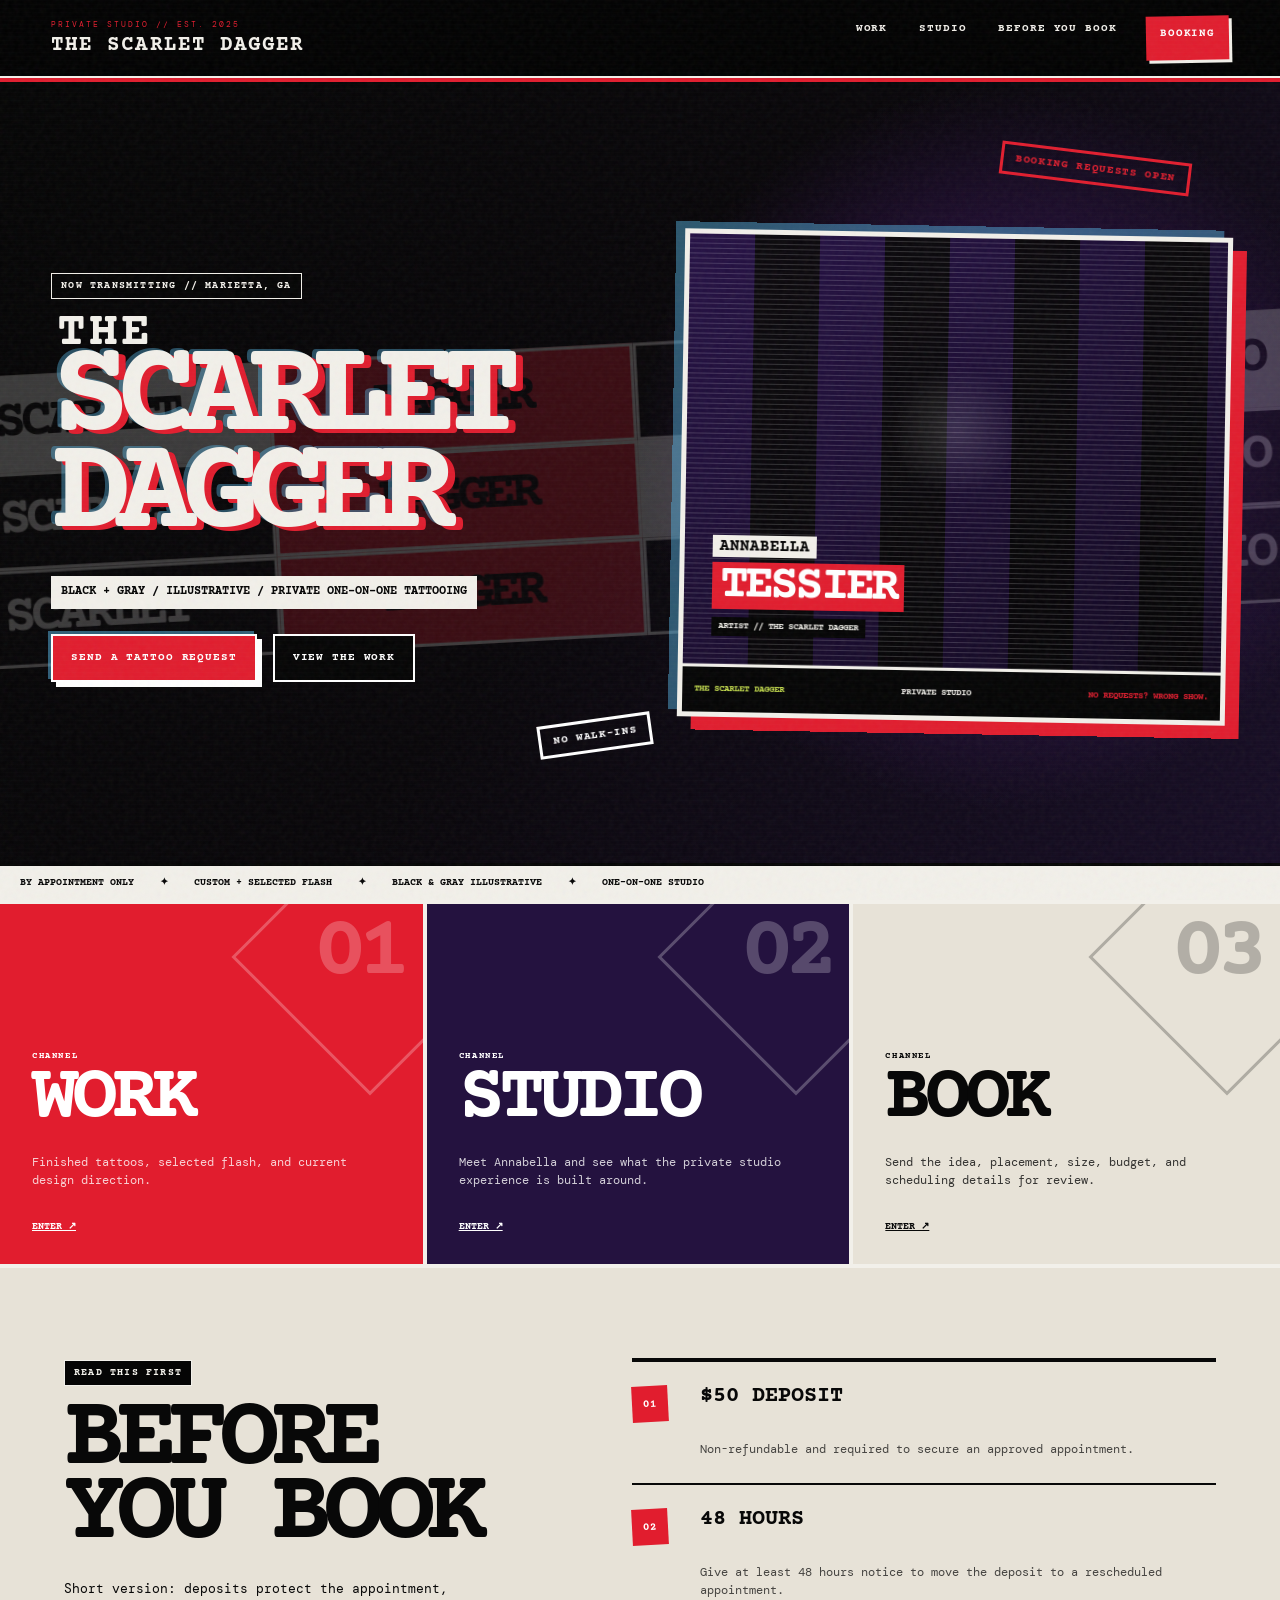
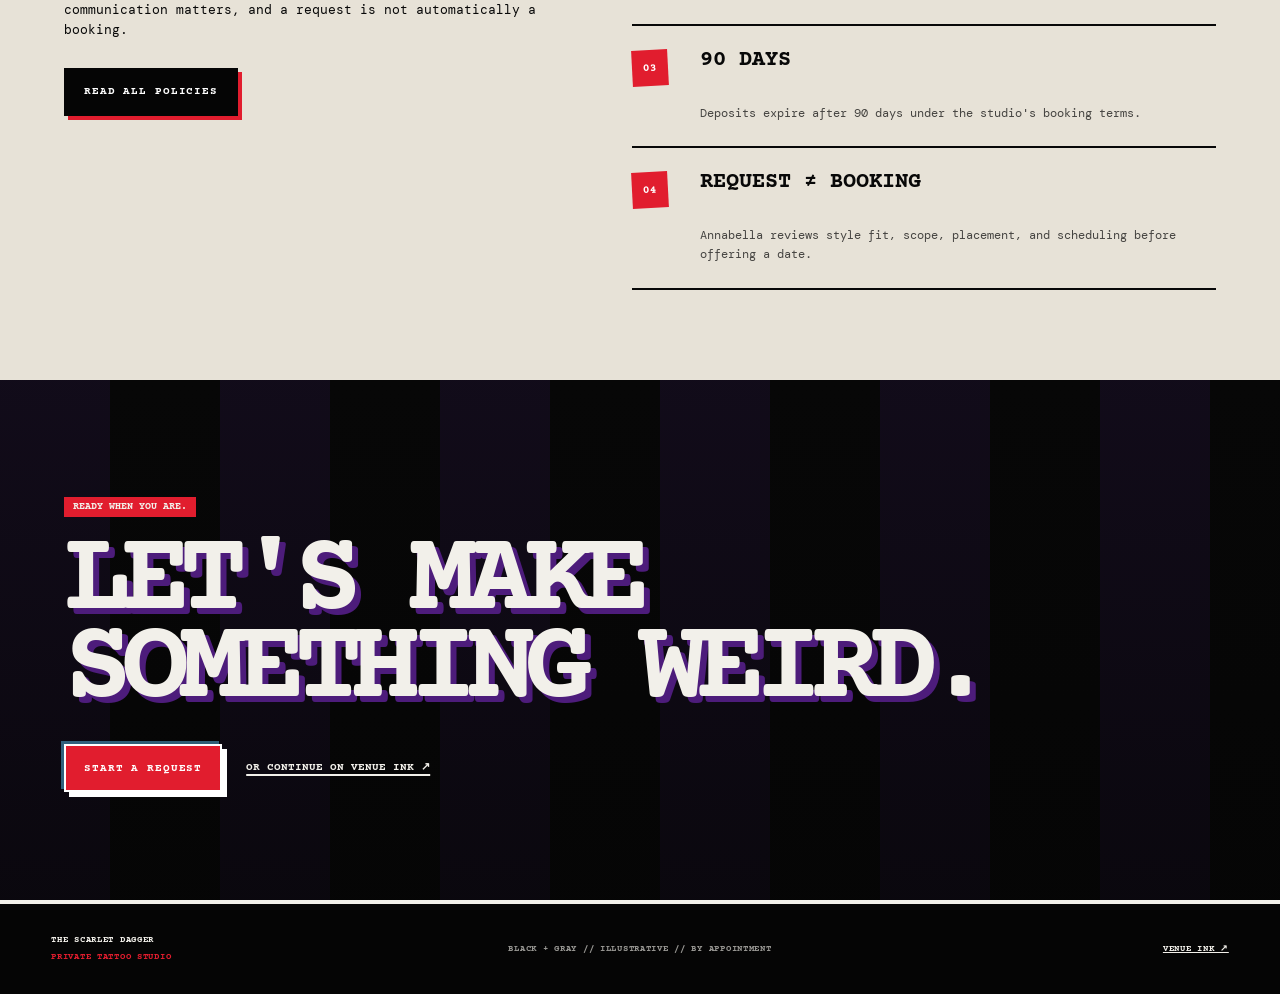
==== index.html @ 73eed431 "Refresh responsive assets for index.html" ====
<!doctype html>
<html lang="en">
<head>
  <meta charset="UTF-8">
  <meta name="viewport" content="width=device-width, initial-scale=1, viewport-fit=cover">
  <meta name="description" content="The Scarlet Dagger is Annabella Tessier's private tattoo studio for black and gray illustrative work.">
  <title>The Scarlet Dagger | Private Tattoo Studio</title>
  <link rel="preconnect" href="https://fonts.googleapis.com">
  <link rel="preconnect" href="https://fonts.gstatic.com" crossorigin>
  <link href="https://fonts.googleapis.com/css2?family=Courier+Prime:wght@400;700&family=DM+Mono:wght@300;400;500&family=UnifrakturMaguntia&display=swap" rel="stylesheet">
  <link rel="stylesheet" href="styles.css?v=responsive-20260926-1">
</head>
<body class="page-home">
  <div class="scanlines" aria-hidden="true"></div>

  <header class="site-header">
    <a class="brand" href="index.html">
      <span class="brand-kicker">PRIVATE STUDIO // EST. 2025</span>
      <strong>THE SCARLET DAGGER</strong>
    </a>
    <button class="nav-toggle" aria-label="Open navigation" aria-expanded="false"><span></span><span></span></button>
    <nav class="site-nav">
      <a href="work.html">WORK</a>
      <a href="studio.html">STUDIO</a>
      <a href="before-you-book.html">BEFORE YOU BOOK</a>
      <a class="nav-cta" href="book.html">BOOKING</a>
    </nav>
  </header>

  <main>
    <section class="broadcast-hero">
      <div class="broadcast-wall" aria-hidden="true">
        <span>SCARLET</span><span>DAGGER</span><span>PRIVATE</span><span>STUDIO</span>
        <span>SCARLET</span><span>DAGGER</span><span>PRIVATE</span><span>STUDIO</span>
        <span>SCARLET</span><span>DAGGER</span><span>PRIVATE</span><span>STUDIO</span>
      </div>

      <div class="hero-stamp stamp-red">BOOKING REQUESTS OPEN</div>
      <div class="hero-stamp stamp-white">NO WALK-INS</div>

      <div class="broadcast-copy">
        <p class="tv-label">NOW TRANSMITTING // MARIETTA, GA</p>
        <h1><span>THE</span> SCARLET<br>DAGGER</h1>
        <p class="hero-sub">BLACK + GRAY / ILLUSTRATIVE / PRIVATE ONE-ON-ONE TATTOOING</p>
        <div class="hero-actions">
          <a class="button glitch-button" href="book.html">SEND A TATTOO REQUEST</a>
          <a class="button ghost-button" href="work.html">VIEW THE WORK</a>
        </div>
      </div>

      <div class="hero-screen" aria-hidden="true">
        <div class="screen-inner">
          <div class="screen-noise"></div>
          <div class="screen-type">
            <span>ANNABELLA</span>
            <strong>TESSIER</strong>
            <small>ARTIST // THE SCARLET DAGGER</small>
          </div>
        </div>
        <div class="lower-third">
          <span>THE SCARLET DAGGER</span>
          <span>PRIVATE STUDIO</span>
          <span>NO REQUESTS? WRONG SHOW.</span>
        </div>
      </div>

      <div class="ticker">
        <span>BY APPOINTMENT ONLY</span>
        <span>✦</span>
        <span>CUSTOM + SELECTED FLASH</span>
        <span>✦</span>
        <span>BLACK & GRAY ILLUSTRATIVE</span>
        <span>✦</span>
        <span>ONE-ON-ONE STUDIO</span>
      </div>
    </section>

    <section class="channel-menu">
      <a class="channel-card channel-red" href="work.html">
        <span class="channel-no">01</span>
        <small>CHANNEL</small>
        <h2>WORK</h2>
        <p>Finished tattoos, selected flash, and current design direction.</p>
        <b>ENTER ↗</b>
      </a>
      <a class="channel-card channel-purple" href="studio.html">
        <span class="channel-no">02</span>
        <small>CHANNEL</small>
        <h2>STUDIO</h2>
        <p>Meet Annabella and see what the private studio experience is built around.</p>
        <b>ENTER ↗</b>
      </a>
      <a class="channel-card channel-paper" href="book.html">
        <span class="channel-no">03</span>
        <small>CHANNEL</small>
        <h2>BOOK</h2>
        <p>Send the idea, placement, size, budget, and scheduling details for review.</p>
        <b>ENTER ↗</b>
      </a>
    </section>

    <section class="before-home">
      <div class="before-title">
        <p class="tv-label dark-label">READ THIS FIRST</p>
        <h2>BEFORE<br>YOU BOOK</h2>
        <p>Short version: deposits protect the appointment, communication matters, and a request is not automatically a booking.</p>
        <a class="button black-button" href="before-you-book.html">READ ALL POLICIES</a>
      </div>

      <div class="policy-tape">
        <article>
          <span>01</span>
          <h3>$50 DEPOSIT</h3>
          <p>Non-refundable and required to secure an approved appointment.</p>
        </article>
        <article>
          <span>02</span>
          <h3>48 HOURS</h3>
          <p>Give at least 48 hours notice to move the deposit to a rescheduled appointment.</p>
        </article>
        <article>
          <span>03</span>
          <h3>90 DAYS</h3>
          <p>Deposits expire after 90 days under the studio's booking terms.</p>
        </article>
        <article>
          <span>04</span>
          <h3>REQUEST ≠ BOOKING</h3>
          <p>Annabella reviews style fit, scope, placement, and scheduling before offering a date.</p>
        </article>
      </div>
    </section>

    <section class="closing-signal">
      <p>READY WHEN YOU ARE.</p>
      <h2>LET'S MAKE<br>SOMETHING WEIRD.</h2>
      <div>
        <a class="button glitch-button" href="book.html">START A REQUEST</a>
        <a class="venue-link" href="https://venue.ink/@rougecowboyink" target="_blank" rel="noopener noreferrer">OR CONTINUE ON VENUE INK ↗</a>
      </div>
    </section>
  </main>

  <footer class="site-footer">
    <div><strong>THE SCARLET DAGGER</strong><span>PRIVATE TATTOO STUDIO</span></div>
    <p>BLACK + GRAY // ILLUSTRATIVE // BY APPOINTMENT</p>
    <a href="https://venue.ink/@rougecowboyink" target="_blank" rel="noopener noreferrer">VENUE INK ↗</a>
  </footer>

  <script src="script.js?v=responsive-20260926-1"></script>
</body>
</html>
---- styles.css ----
:root{
  --black:#050505;
  --soft-black:#0d0b0e;
  --white:#f2f0ea;
  --paper:#e7e2d7;
  --red:#e11d2e;
  --deep-red:#7d0d18;
  --purple:#24123f;
  --purple-bright:#4d1c7b;
  --blue:#58b8e8;
  --lime:#c7df4f;
  --line:rgba(242,240,234,.22);
  --muted:rgba(242,240,234,.62);
  --mono:"DM Mono",monospace;
  --type:"Courier Prime",monospace;
  --goth:"UnifrakturMaguntia",serif;
}

*{box-sizing:border-box}
html{scroll-behavior:smooth}
body{
  margin:0;
  background:var(--black);
  color:var(--white);
  font-family:var(--mono);
  line-height:1.55;
  overflow-x:hidden;
}
a{color:inherit;text-decoration:none}
button,input,textarea{font:inherit}
::selection{background:var(--red);color:#fff}

.scanlines{
  position:fixed;
  inset:0;
  pointer-events:none;
  z-index:100;
  opacity:.11;
  background:
    repeating-linear-gradient(
      to bottom,
      rgba(255,255,255,.05) 0,
      rgba(255,255,255,.05) 1px,
      transparent 1px,
      transparent 4px
    );
  mix-blend-mode:screen;
}

body::after{
  content:"";
  position:fixed;
  inset:0;
  z-index:99;
  pointer-events:none;
  opacity:.06;
  background-image:url("data:image/svg+xml,%3Csvg viewBox='0 0 180 180' xmlns='http://www.w3.org/2000/svg'%3E%3Cfilter id='n'%3E%3CfeTurbulence type='fractalNoise' baseFrequency='.95' numOctaves='3' stitchTiles='stitch'/%3E%3C/filter%3E%3Crect width='100%25' height='100%25' filter='url(%23n)' opacity='.8'/%3E%3C/svg%3E");
}

/* NAV */
.site-header{
  min-height:78px;
  padding:14px 4vw;
  display:flex;
  justify-content:space-between;
  align-items:center;
  gap:30px;
  position:sticky;
  top:0;
  z-index:80;
  background:rgba(3,3,3,.94);
  border-bottom:2px solid var(--white);
  box-shadow:0 4px 0 var(--red);
}
.brand{
  display:flex;
  flex-direction:column;
  line-height:1;
}
.brand-kicker{
  font-size:8px;
  letter-spacing:.25em;
  color:var(--red);
  margin-bottom:7px;
}
.brand strong{
  font:700 21px/1 var(--type);
  letter-spacing:.05em;
}
.site-nav{
  display:flex;
  align-items:center;
  gap:26px;
}
.site-nav a{
  font:700 11px/1 var(--type);
  letter-spacing:.08em;
  padding:7px 3px;
}
.site-nav a:hover{
  background:var(--white);
  color:var(--black);
}
.site-nav .nav-cta{
  padding:12px 14px;
  background:var(--red);
  color:#fff;
  transform:rotate(-1deg);
  box-shadow:3px 3px 0 var(--white);
}
.nav-toggle{
  display:none;
  background:none;
  border:0;
  width:40px;
  height:40px;
}
.nav-toggle span{
  display:block;
  height:2px;
  width:26px;
  margin:6px auto;
  background:var(--white);
}

/* REUSABLE */
.tv-label{
  display:inline-block;
  margin:0 0 18px;
  padding:7px 9px;
  background:var(--black);
  color:var(--white);
  border:1px solid var(--white);
  font:700 10px/1 var(--type);
  letter-spacing:.12em;
  text-transform:uppercase;
}
.dark-label{
  background:var(--black);
  color:var(--white);
}
.button{
  display:inline-flex;
  align-items:center;
  justify-content:center;
  min-height:49px;
  padding:0 18px;
  border:2px solid currentColor;
  font:700 11px/1 var(--type);
  letter-spacing:.08em;
  cursor:pointer;
}
.glitch-button{
  background:var(--red);
  color:#fff;
  border-color:#fff;
  box-shadow:5px 5px 0 #fff,-3px -3px 0 rgba(88,184,232,.5);
}
.glitch-button:hover{transform:translate(2px,2px);box-shadow:3px 3px 0 #fff}
.ghost-button{background:#050505;color:#fff}
.black-button{background:#050505;color:#fff;border-color:#050505;box-shadow:4px 4px 0 var(--red)}
.venue-link{
  font:700 11px/1.4 var(--type);
  text-decoration:underline;
  text-decoration-thickness:2px;
  text-underline-offset:4px;
}
.page-wrap{
  width:min(1180px,92vw);
  margin:0 auto;
}
.page-intro{
  padding:95px 0 60px;
  border-bottom:2px solid var(--white);
}
.page-intro h1{
  margin:0;
  font:700 clamp(58px,10vw,138px)/.78 var(--type);
  letter-spacing:-.08em;
  text-transform:uppercase;
  text-shadow:6px 5px 0 var(--red);
}
.page-intro h1 .goth{
  font-family:var(--goth);
  font-weight:400;
  letter-spacing:0;
  text-transform:none;
}
.page-intro p{
  max-width:680px;
  color:var(--muted);
  font-size:14px;
  margin:30px 0 0;
}
.page-section{
  padding:80px 0;
  border-bottom:1px dashed rgba(242,240,234,.35);
}
.section-kicker{
  color:var(--red);
  font:700 10px/1 var(--type);
  letter-spacing:.15em;
  text-transform:uppercase;
}
.section-title{
  margin:10px 0 20px;
  font:700 clamp(38px,5.5vw,76px)/.88 var(--type);
  letter-spacing:-.05em;
  text-transform:uppercase;
}
.text-muted{color:var(--muted)}

/* HOME HERO */
.broadcast-hero{
  min-height:calc(100vh - 78px);
  position:relative;
  overflow:hidden;
  display:grid;
  grid-template-columns:1.02fr .98fr;
  align-items:center;
  padding:65px 4vw 90px;
  background:
    radial-gradient(circle at 78% 45%,rgba(77,28,123,.72),transparent 33%),
    linear-gradient(125deg,#050505 0%,#080609 48%,#170d26 100%);
}
.broadcast-wall{
  position:absolute;
  inset:-4%;
  display:grid;
  grid-template-columns:repeat(4,1fr);
  align-content:center;
  opacity:.22;
  transform:rotate(-3deg) scale(1.06);
}
.broadcast-wall span{
  min-height:92px;
  border:3px solid var(--white);
  display:flex;
  align-items:center;
  justify-content:center;
  padding:8px;
  overflow:hidden;
  font:700 clamp(28px,4vw,60px)/1 var(--type);
  letter-spacing:-.12em;
  color:var(--white);
  background:#090909;
}
.broadcast-wall span:nth-child(3n+1){background:var(--white);color:#090909}
.broadcast-wall span:nth-child(4n+2){background:var(--red);color:#090909}
.broadcast-copy{
  position:relative;
  z-index:3;
  padding:40px 2vw 40px 0;
}
.broadcast-copy h1{
  margin:0;
  font:700 clamp(70px,10.5vw,155px)/.72 var(--type);
  letter-spacing:-.11em;
  text-transform:uppercase;
  text-shadow:7px 4px 0 var(--red),-4px -2px 0 rgba(88,184,232,.4);
}
.broadcast-copy h1 span{
  display:block;
  font-size:.36em;
  letter-spacing:.06em;
  margin-left:6px;
  text-shadow:none;
}
.hero-sub{
  display:inline-block;
  max-width:650px;
  margin:30px 0 25px;
  padding:8px 10px;
  background:var(--white);
  color:var(--black);
  font:700 12px/1.4 var(--type);
}
.hero-actions{
  display:flex;
  flex-wrap:wrap;
  gap:16px;
  align-items:center;
}
.hero-screen{
  position:relative;
  z-index:3;
  width:min(570px,95%);
  justify-self:end;
  background:#080808;
  border:5px solid var(--white);
  box-shadow:14px 13px 0 var(--red),-9px -7px 0 rgba(88,184,232,.45);
  transform:rotate(1deg);
}
.screen-inner{
  min-height:430px;
  position:relative;
  display:flex;
  align-items:flex-end;
  padding:28px;
  overflow:hidden;
  background:
    radial-gradient(circle at 50% 45%,rgba(255,255,255,.13),transparent 18%),
    linear-gradient(145deg,rgba(0,0,0,.1),rgba(0,0,0,.6)),
    repeating-linear-gradient(90deg,#29134c 0 65px,#0d0a0f 65px 130px);
}
.screen-noise{
  position:absolute;
  inset:0;
  opacity:.16;
  background:repeating-linear-gradient(0deg,#fff 0 1px,transparent 1px 5px);
}
.screen-type{
  position:relative;
  z-index:2;
  display:flex;
  flex-direction:column;
  align-items:flex-start;
}
.screen-type span{
  background:var(--white);
  color:var(--black);
  padding:3px 7px;
  font:700 16px/1 var(--type);
}
.screen-type strong{
  margin-top:5px;
  background:var(--red);
  color:#fff;
  padding:2px 8px;
  font:700 48px/.9 var(--type);
  letter-spacing:-.08em;
}
.screen-type small{
  margin-top:8px;
  background:#050505;
  padding:5px 7px;
  color:var(--white);
  font:700 9px/1 var(--type);
}
.lower-third{
  min-height:48px;
  display:flex;
  align-items:center;
  justify-content:space-between;
  gap:10px;
  padding:8px 12px;
  background:#050505;
  border-top:3px solid var(--white);
  color:var(--lime);
  font:700 9px/1 var(--type);
}
.lower-third span:nth-child(2){color:var(--white)}
.lower-third span:last-child{color:var(--red)}
.hero-stamp{
  position:absolute;
  z-index:5;
  padding:8px 12px;
  font:700 11px/1 var(--type);
  border:3px solid currentColor;
  letter-spacing:.06em;
}
.stamp-red{
  top:9%;
  right:7%;
  color:var(--red);
  transform:rotate(7deg);
}
.stamp-white{
  bottom:18%;
  left:42%;
  color:#fff;
  transform:rotate(-8deg);
}
.ticker{
  position:absolute;
  z-index:6;
  left:0;
  right:0;
  bottom:0;
  display:flex;
  gap:26px;
  padding:12px 20px;
  overflow:hidden;
  white-space:nowrap;
  background:var(--white);
  color:var(--black);
  border-top:3px solid var(--black);
  font:700 10px/1 var(--type);
}

/* HOME CHANNELS */
.channel-menu{
  display:grid;
  grid-template-columns:repeat(3,1fr);
  border-top:4px solid var(--white);
  border-bottom:4px solid var(--white);
}
.channel-card{
  min-height:360px;
  padding:32px;
  border-right:4px solid var(--white);
  position:relative;
  display:flex;
  flex-direction:column;
  align-items:flex-start;
  justify-content:flex-end;
  overflow:hidden;
}
.channel-card:last-child{border-right:0}
.channel-red{background:var(--red);color:#fff}
.channel-purple{background:var(--purple);color:#fff}
.channel-paper{background:var(--paper);color:#080808}
.channel-card::after{
  content:"";
  position:absolute;
  width:190px;
  height:190px;
  border:3px solid currentColor;
  top:-45px;
  right:-45px;
  transform:rotate(45deg);
  opacity:.25;
}
.channel-no{
  position:absolute;
  top:15px;
  right:20px;
  font:700 88px/.8 var(--type);
  letter-spacing:-.1em;
  opacity:.23;
}
.channel-card small{font:700 9px/1 var(--type);letter-spacing:.18em}
.channel-card h2{
  margin:8px 0 10px;
  font:700 clamp(52px,6vw,82px)/.8 var(--type);
  letter-spacing:-.08em;
}
.channel-card p{max-width:350px;font-size:12px;opacity:.8}
.channel-card b{margin-top:20px;font:700 10px/1 var(--type);text-decoration:underline}
.channel-card:hover h2{transform:skewX(-4deg) translateX(5px)}

.before-home{
  background:var(--paper);
  color:#080808;
  display:grid;
  grid-template-columns:.9fr 1.1fr;
  gap:7vw;
  padding:90px 5vw;
}
.before-title h2{
  margin:0;
  font:700 clamp(64px,8vw,118px)/.72 var(--type);
  letter-spacing:-.09em;
}
.before-title>p:not(.tv-label){
  max-width:480px;
  margin:28px 0;
  font-size:13px;
}
.policy-tape{border-top:4px solid #080808}
.policy-tape article{
  display:grid;
  grid-template-columns:50px 1fr;
  gap:18px;
  padding:24px 0;
  border-bottom:2px solid #080808;
}
.policy-tape article>span{
  width:36px;height:36px;
  display:grid;place-items:center;
  background:var(--red);color:#fff;
  font:700 11px/1 var(--type);
  transform:rotate(-3deg);
}
.policy-tape h3{
  margin:0;
  font:700 22px/1 var(--type);
}
.policy-tape p{
  grid-column:2;
  margin:0;
  max-width:600px;
  font-size:12px;
  opacity:.72;
}
.closing-signal{
  min-height:520px;
  padding:90px 5vw;
  display:flex;
  flex-direction:column;
  justify-content:center;
  align-items:flex-start;
  background:
    linear-gradient(rgba(4,4,4,.25),rgba(4,4,4,.65)),
    repeating-linear-gradient(90deg,#160e21 0 110px,#080808 110px 220px);
}
.closing-signal>p{
  background:var(--red);
  padding:5px 9px;
  font:700 10px/1 var(--type);
}
.closing-signal h2{
  margin:12px 0 30px;
  font:700 clamp(64px,9vw,130px)/.76 var(--type);
  letter-spacing:-.1em;
  text-shadow:6px 6px 0 var(--purple-bright);
}
.closing-signal>div{display:flex;gap:24px;align-items:center;flex-wrap:wrap}

/* WORK PAGE */
.gallery-grid{
  display:grid;
  grid-template-columns:repeat(12,1fr);
  gap:16px;
}
.gallery-card{grid-column:span 4}
.gallery-card.wide{grid-column:span 8}
.gallery-card.tall{grid-column:span 5}
.gallery-placeholder{
  min-height:360px;
  border:3px solid var(--white);
  display:grid;
  place-items:center;
  position:relative;
  overflow:hidden;
  background:
    linear-gradient(rgba(0,0,0,.35),rgba(0,0,0,.7)),
    repeating-linear-gradient(45deg,#161016 0 40px,#080808 40px 80px);
}
.gallery-card.tall .gallery-placeholder{min-height:600px}
.gallery-placeholder::after{
  content:"INSERT TATTOO PHOTO";
  position:absolute;
  padding:5px 7px;
  background:var(--white);
  color:var(--black);
  font:700 9px/1 var(--type);
  transform:rotate(-4deg);
}
.gallery-placeholder span{
  font:700 78px/.8 var(--type);
  color:rgba(255,255,255,.08);
}
.gallery-meta{
  display:flex;
  justify-content:space-between;
  gap:20px;
  padding:11px 2px 23px;
  font-size:10px;
}
.gallery-meta strong{font:700 15px/1 var(--type)}
.gallery-meta span{color:var(--muted)}
.flash-panel{
  padding:50px;
  background:var(--red);
  border:4px solid var(--white);
  box-shadow:12px 12px 0 var(--purple-bright);
}
.flash-panel h2{
  margin:0;
  font:700 clamp(48px,7vw,95px)/.78 var(--type);
  letter-spacing:-.08em;
}
.flash-panel p{max-width:620px}

/* STUDIO PAGE */
.artist-feature{
  display:grid;
  grid-template-columns:.9fr 1.1fr;
  gap:6vw;
  align-items:start;
}
.artist-tv{
  min-height:560px;
  border:5px solid var(--white);
  box-shadow:13px 13px 0 var(--red);
  background:
    radial-gradient(circle at 50% 38%,rgba(255,255,255,.14),transparent 17%),
    linear-gradient(145deg,#2c1450,#090809 70%);
  position:relative;
  display:flex;
  align-items:flex-end;
  padding:25px;
}
.artist-tv::before{
  content:"ANNABELLA";
  position:absolute;
  left:20px;
  bottom:76px;
  background:var(--white);
  color:var(--black);
  padding:5px 8px;
  font:700 25px/1 var(--type);
}
.artist-tv::after{
  content:"TESSIER // ARTIST";
  position:absolute;
  left:20px;
  bottom:38px;
  background:var(--red);
  color:#fff;
  padding:4px 7px;
  font:700 13px/1 var(--type);
}
.artist-copy h2{
  margin:0 0 25px;
  font:700 clamp(54px,7vw,98px)/.78 var(--type);
  letter-spacing:-.08em;
}
.artist-copy p{color:var(--muted);font-size:13px;max-width:650px}
.studio-values{
  display:grid;
  grid-template-columns:repeat(3,1fr);
  gap:0;
  border:3px solid var(--white);
}
.studio-values article{
  min-height:260px;
  padding:28px;
  border-right:3px solid var(--white);
}
.studio-values article:last-child{border-right:0}
.studio-values span{color:var(--red);font:700 10px/1 var(--type)}
.studio-values h3{font:700 29px/1 var(--type);margin:45px 0 12px}
.studio-values p{color:var(--muted);font-size:12px}

/* POLICIES PAGE */
.policy-stack{
  display:grid;
  gap:12px;
}
.policy-card{
  display:grid;
  grid-template-columns:95px 1fr;
  gap:25px;
  padding:26px;
  background:var(--paper);
  color:#070707;
  border:3px solid #070707;
  box-shadow:7px 7px 0 var(--red);
}
.policy-card:nth-child(even){transform:rotate(.35deg)}
.policy-card:nth-child(odd){transform:rotate(-.25deg)}
.policy-index{
  font:700 58px/.8 var(--type);
  color:var(--red);
}
.policy-card h2{
  margin:0 0 12px;
  font:700 29px/1 var(--type);
}
.policy-card p{margin:0;font-size:12px;max-width:760px}
.booking-process{
  display:grid;
  grid-template-columns:repeat(4,1fr);
  border:3px solid var(--white);
}
.booking-process article{
  min-height:250px;
  padding:24px;
  border-right:3px solid var(--white);
}
.booking-process article:last-child{border-right:0}
.booking-process span{color:var(--red);font:700 10px/1 var(--type)}
.booking-process h3{font:700 20px/1 var(--type);margin:55px 0 10px}
.booking-process p{font-size:11px;color:var(--muted)}

/* BOOK PAGE */
.booking-layout{
  display:grid;
  grid-template-columns:.7fr 1.3fr;
  gap:7vw;
}
.booking-aside{
  position:sticky;
  top:120px;
  align-self:start;
}
.booking-aside h2{
  margin:0;
  font:700 clamp(50px,6vw,82px)/.8 var(--type);
  letter-spacing:-.07em;
}
.booking-aside p{color:var(--muted);font-size:12px}
.booking-note{
  margin-top:30px;
  padding:18px;
  background:var(--purple);
  border:2px solid var(--white);
  box-shadow:6px 6px 0 var(--red);
}
.booking-note strong{display:block;margin-bottom:8px;font:700 11px/1 var(--type)}
.booking-note span{display:block;font-size:10px;color:var(--muted);margin:4px 0}

.booking-form{
  border:3px solid var(--white);
  padding:30px;
  background:#090909;
  box-shadow:10px 10px 0 var(--purple-bright);
}
.form-grid{
  display:grid;
  grid-template-columns:1fr 1fr;
  gap:18px;
}
.booking-form>label,.form-grid label{display:block;margin-bottom:20px}
.booking-form label>span:first-child,.booking-form legend{
  display:block;
  margin-bottom:8px;
  font:700 9px/1 var(--type);
  letter-spacing:.08em;
  color:var(--muted);
}
.booking-form input[type="text"],
.booking-form input[type="email"],
.booking-form input[type="tel"],
.booking-form textarea{
  width:100%;
  border:2px solid var(--white);
  border-radius:0;
  background:#050505;
  color:#fff;
  padding:13px;
  outline:0;
  resize:vertical;
}
.booking-form input:focus,.booking-form textarea:focus{
  border-color:var(--red);
  box-shadow:3px 3px 0 var(--red);
}
.booking-form ::placeholder{color:rgba(255,255,255,.3)}
.booking-form fieldset{
  border:2px dashed rgba(255,255,255,.4);
  margin:5px 0 20px;
  padding:15px;
}
.radio-row{display:flex;flex-wrap:wrap;gap:20px}
.radio-row label{display:flex;align-items:center;gap:7px;font-size:11px}
input[type="radio"],input[type="checkbox"]{accent-color:var(--red)}
.checkbox-row{
  display:flex!important;
  gap:10px;
  align-items:flex-start;
  color:var(--muted);
  font-size:10px;
  line-height:1.6;
}
.submit-button{
  width:100%;
  justify-content:space-between;
}
.submit-button:disabled{opacity:.5;cursor:wait}
.form-status{min-height:24px;font-size:11px;color:var(--muted)}
.form-status.success{color:#9ddb8e}
.form-status.error{color:#ff7777}

/* FOOTER */
.site-footer{
  padding:30px 4vw;
  display:grid;
  grid-template-columns:1fr auto 1fr;
  align-items:center;
  gap:25px;
  border-top:4px solid var(--white);
  background:#050505;
  font:700 9px/1.4 var(--type);
  letter-spacing:.08em;
}
.site-footer>div{display:flex;flex-direction:column}
.site-footer>div span{color:var(--red);margin-top:4px}
.site-footer p{color:var(--muted);text-align:center}
.site-footer>a{justify-self:end;text-decoration:underline}

/* RESPONSIVE */
@media(max-width:980px){
  .broadcast-hero{grid-template-columns:1fr;padding-top:85px}
  .broadcast-copy{padding-right:0}
  .hero-screen{justify-self:start;margin:40px 0 20px}
  .stamp-red{top:7%;right:5%}
  .stamp-white{left:auto;right:4%;bottom:11%}
  .channel-menu{grid-template-columns:1fr}
  .channel-card{border-right:0;border-bottom:4px solid var(--white)}
  .channel-card:last-child{border-bottom:0}
  .before-home{grid-template-columns:1fr}
  .artist-feature,.booking-layout{grid-template-columns:1fr}
  .booking-aside{position:static}
  .studio-values{grid-template-columns:1fr}
  .studio-values article{border-right:0;border-bottom:3px solid var(--white)}
  .studio-values article:last-child{border-bottom:0}
  .booking-process{grid-template-columns:1fr 1fr}
  .booking-process article:nth-child(2){border-right:0}
  .booking-process article:nth-child(-n+2){border-bottom:3px solid var(--white)}
  .gallery-card,.gallery-card.wide,.gallery-card.tall{grid-column:span 6}
  .site-footer{grid-template-columns:1fr;text-align:left}
  .site-footer p{text-align:left}
  .site-footer>a{justify-self:start}
}

@media(max-width:720px){
  .site-header{min-height:68px;padding:11px 18px}
  .brand strong{font-size:17px}
  .brand-kicker{font-size:7px}
  .nav-toggle{display:block}
  .site-nav{
    display:none;
    position:absolute;
    top:68px;
    left:0;right:0;
    padding:18px;
    flex-direction:column;
    align-items:stretch;
    background:#050505;
    border-bottom:4px solid var(--red);
  }
  .site-nav.open{display:flex}
  .site-nav a{padding:12px}
  .broadcast-hero{padding:70px 18px 95px}
  .broadcast-copy h1{font-size:clamp(62px,22vw,96px)}
  .hero-screen{width:100%;box-shadow:8px 8px 0 var(--red),-5px -4px 0 rgba(88,184,232,.45)}
  .screen-inner{min-height:330px}
  .screen-type strong{font-size:34px}
  .lower-third{font-size:7px;gap:5px}
  .hero-stamp{font-size:8px}
  .stamp-red{top:2%;right:3%}
  .stamp-white{display:none}
  .ticker{font-size:8px}
  .channel-card{min-height:290px;padding:24px 20px}
  .before-home{padding:70px 20px}
  .before-title h2{font-size:64px}
  .closing-signal{padding:70px 20px}
  .closing-signal h2{font-size:64px}
  .page-wrap{width:min(92vw,1180px)}
  .page-intro{padding:70px 0 45px}
  .page-intro h1{font-size:58px}
  .page-section{padding:60px 0}
  .gallery-grid{display:block}
  .gallery-card{margin-bottom:28px}
  .gallery-card.tall .gallery-placeholder,.gallery-placeholder{min-height:410px}
  .flash-panel{padding:30px 20px}
  .artist-tv{min-height:430px}
  .studio-values{display:block}
  .policy-card{grid-template-columns:1fr;gap:12px}
  .policy-index{font-size:42px}
  .booking-process{grid-template-columns:1fr}
  .booking-process article{border-right:0;border-bottom:3px solid var(--white)}
  .booking-process article:last-child{border-bottom:0}
  .form-grid{grid-template-columns:1fr;gap:0}
  .booking-form{padding:20px;box-shadow:6px 6px 0 var(--purple-bright)}
}

/* ADMIN PIN + DASHBOARD */
.admin-body{
  min-height:100vh;
  background:#050505;
}
.admin-body:not(.admin-unlocked){
  height:100svh;
  overflow:hidden;
}
.pin-screen[hidden]{display:none!important;}
.admin-app[hidden]{display:none!important;}
.pin-screen{
  position:fixed;
  inset:0;
  z-index:110;
  min-height:100svh;
  overflow:auto;
  background:
    radial-gradient(circle at 72% 35%,rgba(77,28,123,.8),transparent 30%),
    linear-gradient(145deg,#050505 0%,#0b0710 55%,#170a22 100%);
  display:flex;
  flex-direction:column;
}
.pin-wall{
  position:absolute;
  inset:-5%;
  display:grid;
  grid-template-columns:repeat(4,1fr);
  align-content:center;
  opacity:.13;
  transform:rotate(-4deg) scale(1.06);
}
.pin-wall span{
  min-height:84px;
  display:flex;
  align-items:center;
  justify-content:center;
  border:3px solid #fff;
  font:700 clamp(24px,4vw,58px)/1 var(--type);
  letter-spacing:-.09em;
  overflow:hidden;
}
.pin-wall span:nth-child(3n+1){background:#fff;color:#050505}
.pin-wall span:nth-child(4n+2){background:var(--red);color:#050505}
.pin-header{
  position:relative;
  z-index:3;
  min-height:78px;
  padding:18px 4vw;
  display:flex;
  justify-content:space-between;
  align-items:center;
  gap:24px;
  border-bottom:2px solid #fff;
  background:rgba(2,2,2,.86);
}
.admin-mini-brand{display:flex;flex-direction:column}
.admin-mini-brand small{
  color:var(--red);
  font:700 8px/1 var(--type);
  letter-spacing:.18em;
  margin-bottom:7px;
}
.admin-mini-brand strong{
  font:700 18px/1 var(--type);
  letter-spacing:.06em;
}
.access-stamp{
  padding:8px 10px;
  border:2px solid var(--red);
  color:var(--red);
  font:700 9px/1 var(--type);
  transform:rotate(2deg);
}
.pin-shell{
  position:relative;
  z-index:3;
  width:min(1080px,92vw);
  margin:auto;
  display:grid;
  grid-template-columns:1fr 430px;
  align-items:center;
  gap:8vw;
  padding:56px 0 82px;
}
.pin-copy h1{
  margin:0;
  font:700 clamp(68px,10vw,132px)/.74 var(--type);
  letter-spacing:-.1em;
  text-shadow:7px 5px 0 var(--red),-4px -3px 0 rgba(88,184,232,.42);
}
.pin-copy h1 span{
  display:inline-block;
  color:#fff;
}
.pin-copy>p:last-child{
  max-width:520px;
  margin-top:30px;
  color:var(--muted);
  font-size:12px;
}
.pin-panel{
  width:100%;
  min-height:610px;
  padding:36px 28px 30px;
  display:flex;
  flex-direction:column;
  align-items:center;
  justify-content:center;
  background:rgba(4,4,4,.76);
  border:4px solid #fff;
  box-shadow:12px 12px 0 var(--red),-8px -7px 0 rgba(88,184,232,.4);
  backdrop-filter:blur(8px);
  transform:rotate(.35deg);
}
.pin-prompt{
  margin:0 0 20px;
  font:700 16px/1 var(--type);
}
.pin-dots{
  height:28px;
  display:flex;
  gap:18px;
  align-items:center;
  justify-content:center;
  margin-bottom:11px;
}
.pin-dots span{
  width:14px;
  height:14px;
  border:2px solid #fff;
  border-radius:50%;
  background:transparent;
  transition:transform .12s ease,background .12s ease;
}
.pin-dots span.filled{
  background:#fff;
  transform:scale(1.06);
  box-shadow:0 0 0 2px rgba(225,29,46,.38);
}
.pin-message{
  min-height:18px;
  margin:0 0 25px;
  color:var(--muted);
  font:700 8px/1 var(--type);
  letter-spacing:.12em;
}
.pin-message.error{color:#ff6b76}
.pin-keypad{
  width:330px;
  display:grid;
  grid-template-columns:repeat(3,88px);
  justify-content:center;
  gap:16px 22px;
}
.pin-keypad button{
  width:88px;
  height:88px;
  border-radius:50%;
  border:2px solid rgba(255,255,255,.72);
  background:rgba(255,255,255,.08);
  color:#fff;
  cursor:pointer;
  display:flex;
  flex-direction:column;
  align-items:center;
  justify-content:center;
  transition:transform .1s ease,background .1s ease,border-color .1s ease;
  -webkit-tap-highlight-color:transparent;
}
.pin-keypad button:active{
  transform:scale(.93);
  background:rgba(225,29,46,.72);
  border-color:#fff;
}
.pin-keypad strong{
  font:400 34px/.9 Arial,sans-serif;
}
.pin-keypad small{
  min-height:10px;
  margin-top:5px;
  font:700 8px/1 Arial,sans-serif;
  letter-spacing:.11em;
}
.pin-keypad .pin-delete{
  background:transparent;
  border-color:transparent;
}
.pin-keypad .pin-delete strong{
  font-size:25px;
}
.pin-ticker{
  position:absolute;
  z-index:4;
  left:0;right:0;bottom:0;
  min-height:42px;
  display:flex;
  align-items:center;
  justify-content:center;
  gap:28px;
  overflow:hidden;
  white-space:nowrap;
  background:#fff;
  color:#050505;
  border-top:3px solid #050505;
  font:700 9px/1 var(--type);
}
.pin-shake .pin-panel{
  animation:pinShake .4s ease;
}
.pin-screen.unlocking .pin-panel{
  opacity:.25;
  transform:scale(.96);
  transition:.22s ease;
}
@keyframes pinShake{
  0%,100%{transform:translateX(0) rotate(.35deg)}
  20%{transform:translateX(-11px) rotate(-.4deg)}
  40%{transform:translateX(10px) rotate(.4deg)}
  60%{transform:translateX(-8px) rotate(-.25deg)}
  80%{transform:translateX(6px) rotate(.25deg)}
}

/* ADMIN APP */
.admin-app{
  min-height:100vh;
  background:
    radial-gradient(circle at 90% 0,rgba(77,28,123,.24),transparent 23%),
    #050505;
}
.admin-header{
  width:min(1280px,92vw);
  margin:0 auto;
  padding:58px 0 34px;
  display:flex;
  align-items:flex-end;
  justify-content:space-between;
  gap:30px;
  border-bottom:3px solid #fff;
}
.admin-header h1{
  margin:6px 0 0;
  font:700 clamp(58px,8vw,108px)/.75 var(--type);
  letter-spacing:-.09em;
  text-shadow:6px 4px 0 var(--red);
}
.admin-header-actions{
  display:flex;
  flex-direction:column;
  gap:14px;
  align-items:flex-end;
}
.admin-session-light{
  display:flex;
  align-items:center;
  gap:8px;
  color:#a9d87d;
  font:700 8px/1 var(--type);
  letter-spacing:.1em;
}
.admin-session-light i{
  width:8px;height:8px;border-radius:50%;
  background:#a9d87d;
  box-shadow:0 0 10px #a9d87d;
}
.admin-logout{
  border:2px solid #fff;
  background:#050505;
  color:#fff;
  padding:11px 13px;
  font:700 9px/1 var(--type);
  cursor:pointer;
}
.admin-main{
  width:min(1280px,92vw);
  margin:0 auto;
  padding:28px 0 80px;
}
.admin-stats{
  display:grid;
  grid-template-columns:repeat(4,1fr);
  border:3px solid #fff;
  margin-bottom:28px;
}
.admin-stats article{
  min-height:124px;
  padding:18px;
  border-right:3px solid #fff;
  display:flex;
  flex-direction:column;
  justify-content:space-between;
}
.admin-stats article:last-child{border-right:0}
.admin-stats span{
  color:var(--muted);
  font:700 8px/1 var(--type);
  letter-spacing:.12em;
}
.admin-stats strong{
  font:700 52px/.8 var(--type);
}
.admin-stats article:first-child strong{color:var(--red)}
.admin-toolbar{
  display:grid;
  grid-template-columns:1fr 310px;
  gap:26px;
  align-items:end;
  margin-bottom:28px;
}
.admin-tabs{
  display:flex;
  flex-wrap:wrap;
  gap:8px;
}
.admin-tabs button{
  border:1px solid rgba(255,255,255,.42);
  background:transparent;
  color:var(--muted);
  padding:9px 10px;
  font:700 8px/1 var(--type);
  cursor:pointer;
}
.admin-tabs button.active{
  background:#fff;
  color:#050505;
  border-color:#fff;
}
.admin-search span{
  display:block;
  margin-bottom:7px;
  color:var(--red);
  font:700 8px/1 var(--type);
}
.admin-search input{
  width:100%;
  border:2px solid #fff;
  background:#050505;
  color:#fff;
  padding:11px 12px;
  outline:0;
}
.admin-search input:focus{
  border-color:var(--red);
  box-shadow:3px 3px 0 var(--red);
}
.admin-load-message{
  color:var(--muted);
  font:700 9px/1 var(--type);
}
.request-list{
  display:grid;
  grid-template-columns:repeat(3,1fr);
  gap:16px;
}
.request-card{
  min-height:300px;
  text-align:left;
  border:3px solid #fff;
  background:#0a090b;
  color:#fff;
  padding:20px;
  cursor:pointer;
  display:flex;
  flex-direction:column;
  transition:transform .12s ease,box-shadow .12s ease;
}
.request-card:hover{
  transform:translate(-2px,-2px);
  box-shadow:8px 8px 0 var(--purple-bright);
}
.request-card-top{
  display:flex;
  justify-content:space-between;
  align-items:center;
  gap:10px;
}
.request-card time{
  color:var(--muted);
  font:700 8px/1 var(--type);
}
.status-chip{
  padding:5px 7px;
  border:1px solid currentColor;
  font:700 8px/1 var(--type);
  text-transform:uppercase;
}
.status-new{color:#ff5d69}
.status-reviewing{color:#c99bff}
.status-contacted{color:#78c8ef}
.status-booked{color:#a9d87d}
.status-declined{color:#a4a4a4}
.status-archived{color:#777}
.request-card h2{
  margin:28px 0 10px;
  font:700 30px/.9 var(--type);
  letter-spacing:-.04em;
  text-transform:uppercase;
}
.request-card-meta{
  display:flex;
  gap:7px;
  flex-wrap:wrap;
  margin-bottom:15px;
}
.request-card-meta span{
  background:#fff;
  color:#050505;
  padding:4px 6px;
  font:700 8px/1 var(--type);
}
.request-card p{
  margin:0;
  color:var(--muted);
  font-size:11px;
  display:-webkit-box;
  -webkit-line-clamp:4;
  -webkit-box-orient:vertical;
  overflow:hidden;
}
.request-card-bottom{
  margin-top:auto;
  padding-top:22px;
  display:flex;
  justify-content:space-between;
  align-items:center;
  color:var(--muted);
  font:700 8px/1 var(--type);
}
.request-card-bottom b{color:#fff}
.admin-empty{
  grid-column:1/-1;
  min-height:280px;
  display:grid;
  place-items:center;
  align-content:center;
  gap:10px;
  border:3px dashed rgba(255,255,255,.35);
}
.admin-empty strong{
  font:700 44px/.9 var(--type);
  color:var(--red);
}
.admin-empty span{color:var(--muted);font-size:11px}

/* REQUEST DRAWER */
.modal-open{overflow:hidden}
.request-modal{
  position:fixed;
  inset:0;
  z-index:120;
  display:flex;
  justify-content:flex-end;
}
.request-modal[hidden]{display:none}
.modal-scrim{
  position:absolute;
  inset:0;
  border:0;
  background:rgba(0,0,0,.76);
  backdrop-filter:blur(5px);
}
.request-drawer{
  position:relative;
  z-index:2;
  width:min(680px,95vw);
  height:100%;
  overflow:auto;
  padding:30px;
  background:#0a080b;
  border-left:4px solid #fff;
  box-shadow:-10px 0 0 var(--red);
}
.drawer-top{
  display:flex;
  justify-content:space-between;
  gap:20px;
  align-items:flex-start;
  padding-bottom:23px;
  border-bottom:3px solid #fff;
}
.drawer-kicker{
  color:var(--red);
  font:700 8px/1 var(--type);
  letter-spacing:.1em;
}
.drawer-top h2{
  margin:8px 0 0;
  font:700 clamp(40px,6vw,68px)/.8 var(--type);
  letter-spacing:-.06em;
  text-transform:uppercase;
}
.drawer-close{
  width:42px;height:42px;
  border:2px solid #fff;
  background:transparent;
  color:#fff;
  font-size:26px;
  cursor:pointer;
}
.drawer-status-row{
  display:flex;
  justify-content:space-between;
  align-items:end;
  gap:20px;
  padding:20px 0;
  border-bottom:1px dashed rgba(255,255,255,.35);
}
.drawer-status-row>span{
  color:var(--muted);
  font:700 8px/1 var(--type);
}
.drawer-status-row label{
  color:var(--muted);
  font:700 8px/1 var(--type);
}
.drawer-status-row select{
  display:block;
  margin-top:6px;
  border:2px solid #fff;
  background:#050505;
  color:#fff;
  padding:8px 10px;
  font:700 9px/1 var(--type);
}
.drawer-actions{
  display:flex;
  flex-wrap:wrap;
  gap:8px;
  padding:18px 0;
}
.drawer-actions a{
  padding:9px 10px;
  background:var(--red);
  color:#fff;
  border:1px solid #fff;
  font:700 8px/1 var(--type);
}
.drawer-grid{
  display:grid;
  grid-template-columns:1fr 1fr;
  gap:12px;
}
.drawer-field{
  padding:16px;
  border:2px solid rgba(255,255,255,.4);
}
.drawer-field span,.drawer-contact span{
  color:var(--red);
  font:700 8px/1 var(--type);
}
.drawer-field p,.drawer-contact p{
  margin:9px 0 0;
  white-space:pre-wrap;
  font-size:12px;
}
.drawer-concept{
  margin-top:12px;
  min-height:180px;
  border-color:#fff;
}
.drawer-contact{
  display:grid;
  grid-template-columns:1fr 1fr;
  gap:12px;
  margin-top:12px;
}
.drawer-contact>div{
  padding:16px;
  background:#171019;
}

@media(max-width:980px){
  .pin-shell{grid-template-columns:1fr;gap:35px;padding-top:50px}
  .pin-copy{text-align:center}
  .pin-copy>p:last-child{margin-left:auto;margin-right:auto}
  .pin-panel{max-width:430px;margin:0 auto}
  .admin-toolbar{grid-template-columns:1fr}
  .request-list{grid-template-columns:1fr 1fr}
}
@media(max-width:720px){
  .pin-header{padding:14px 18px}
  .access-stamp{display:none}
  .pin-shell{width:92vw;padding:38px 0 72px}
  .pin-copy h1{font-size:58px}
  .pin-copy>p:last-child{display:none}
  .pin-panel{
    min-height:535px;
    padding:26px 14px 22px;
    box-shadow:7px 7px 0 var(--red),-5px -4px 0 rgba(88,184,232,.4);
  }
  .pin-keypad{
    width:290px;
    grid-template-columns:repeat(3,76px);
    gap:13px 18px;
  }
  .pin-keypad button{width:76px;height:76px}
  .pin-keypad strong{font-size:31px}
  .pin-dots{gap:15px}
  .pin-ticker{justify-content:flex-start;padding-left:18px;font-size:7px}
  .admin-header{
    padding:36px 0 24px;
    align-items:flex-start;
    flex-direction:column;
  }
  .admin-header h1{font-size:58px}
  .admin-header-actions{align-items:flex-start}
  .admin-stats{grid-template-columns:1fr 1fr}
  .admin-stats article:nth-child(2){border-right:0}
  .admin-stats article:nth-child(-n+2){border-bottom:3px solid #fff}
  .request-list{grid-template-columns:1fr}
  .request-card{min-height:260px}
  .request-drawer{padding:20px}
  .drawer-grid,.drawer-contact{grid-template-columns:1fr}
  .drawer-status-row{align-items:flex-start;flex-direction:column}
}

/* =========================================
   RESPONSIVE STABILIZATION — DESKTOP + iOS
   ========================================= */

html{
  -webkit-text-size-adjust:100%;
  text-size-adjust:100%;
  background:#050505;
}
body{
  width:100%;
  min-width:0;
  overflow-x:hidden;
  -webkit-font-smoothing:antialiased;
}
img,svg,video,canvas{max-width:100%;height:auto}
button,a,input,textarea,select{-webkit-tap-highlight-color:transparent}
button,a{touch-action:manipulation}
input,textarea,select{max-width:100%}
main,section,article,aside,header,footer,nav,div{min-width:0}

.site-header{
  padding-left:max(4vw,env(safe-area-inset-left));
  padding-right:max(4vw,env(safe-area-inset-right));
}
.page-wrap{
  width:min(1180px,calc(100% - 40px));
}
.button{
  min-height:48px;
}
.site-nav a,
.admin-tabs button,
.admin-logout,
.drawer-close{
  min-height:44px;
}

/* Safari dynamic viewport support */
@supports (height: 100dvh){
  .broadcast-hero{min-height:calc(100dvh - 78px)}
  .pin-screen{height:100dvh;min-height:100dvh}
  .admin-body:not(.admin-unlocked){height:100dvh}
}

/* TABLET */
@media(max-width:980px){
  .site-header{
    padding-left:max(24px,env(safe-area-inset-left));
    padding-right:max(24px,env(safe-area-inset-right));
  }
  .broadcast-hero{
    gap:24px;
  }
  .page-wrap{
    width:min(1180px,calc(100% - 48px));
  }
  .gallery-grid{
    grid-template-columns:repeat(2,minmax(0,1fr));
  }
  .gallery-card,
  .gallery-card.wide,
  .gallery-card.tall{
    grid-column:auto;
  }
  .request-list{
    grid-template-columns:repeat(2,minmax(0,1fr));
  }
}

/* IPHONE + SMALL MOBILE */
@media(max-width:720px){
  body{
    font-size:15px;
  }

  .scanlines{
    opacity:.075;
  }

  .site-header{
    min-height:calc(64px + env(safe-area-inset-top));
    height:auto;
    padding-top:max(10px,env(safe-area-inset-top));
    padding-bottom:10px;
    padding-left:max(18px,env(safe-area-inset-left));
    padding-right:max(18px,env(safe-area-inset-right));
    align-items:flex-end;
  }
  .brand{
    max-width:calc(100% - 52px);
  }
  .brand strong{
    font-size:15px;
    letter-spacing:.025em;
    white-space:nowrap;
  }
  .brand-kicker{
    font-size:6.5px;
    letter-spacing:.14em;
  }
  .nav-toggle{
    display:block;
    flex:0 0 44px;
    width:44px;
    height:44px;
    margin-bottom:-4px;
  }
  .site-nav{
    top:100%;
    left:0;
    right:0;
    padding:14px max(18px,env(safe-area-inset-right)) calc(18px + env(safe-area-inset-bottom)) max(18px,env(safe-area-inset-left));
    max-height:calc(100dvh - 64px);
    overflow-y:auto;
    overscroll-behavior:contain;
  }
  .site-nav a{
    display:flex;
    align-items:center;
    min-height:48px;
    padding:12px 10px;
    font-size:11px;
  }
  .site-nav .nav-cta{
    margin-top:4px;
    box-shadow:3px 3px 0 var(--white);
  }

  .page-wrap{
    width:calc(100% - 36px);
  }
  .page-intro{
    padding:58px 0 38px;
  }
  .page-intro h1{
    max-width:100%;
    font-size:clamp(48px,16vw,66px);
    line-height:.82;
    letter-spacing:-.07em;
    text-shadow:4px 3px 0 var(--red);
    overflow-wrap:normal;
  }
  .page-intro p{
    margin-top:24px;
    font-size:12px;
    line-height:1.75;
  }
  .page-section{
    padding:52px 0;
  }
  .section-title{
    font-size:clamp(38px,12vw,54px);
    line-height:.9;
  }
  .tv-label{
    max-width:100%;
    white-space:normal;
    line-height:1.35;
  }

  /* Home hero */
  .broadcast-hero{
    min-height:auto;
    padding:56px max(18px,env(safe-area-inset-right)) 82px max(18px,env(safe-area-inset-left));
    display:flex;
    flex-direction:column;
    align-items:stretch;
    gap:26px;
  }
  .broadcast-wall{
    inset:-3%;
    grid-template-columns:repeat(3,1fr);
    opacity:.13;
  }
  .broadcast-wall span{
    min-height:66px;
    font-size:24px;
  }
  .broadcast-copy{
    padding:8px 0 0;
    width:100%;
  }
  .broadcast-copy h1{
    max-width:100%;
    font-size:clamp(58px,20vw,86px);
    line-height:.75;
    letter-spacing:-.095em;
    text-shadow:4px 3px 0 var(--red),-2px -2px 0 rgba(88,184,232,.35);
  }
  .broadcast-copy h1 span{
    font-size:.33em;
  }
  .hero-sub{
    max-width:100%;
    margin:24px 0 20px;
    font-size:10px;
    line-height:1.45;
  }
  .hero-actions{
    display:grid;
    grid-template-columns:1fr;
    gap:12px;
    width:100%;
  }
  .hero-actions .button{
    width:100%;
  }
  .hero-screen{
    width:calc(100% - 8px);
    max-width:none;
    margin:6px 0 10px;
    justify-self:auto;
    align-self:center;
    border-width:3px;
    box-shadow:7px 7px 0 var(--red),-4px -4px 0 rgba(88,184,232,.4);
    transform:rotate(.5deg);
  }
  .screen-inner{
    min-height:290px;
    padding:20px;
  }
  .screen-type strong{
    max-width:100%;
    font-size:clamp(28px,11vw,40px);
  }
  .screen-type small{
    line-height:1.3;
  }
  .lower-third{
    min-height:42px;
    display:grid;
    grid-template-columns:1fr auto;
    gap:6px 10px;
    padding:9px 10px;
  }
  .lower-third span:last-child{
    grid-column:1/-1;
  }
  .hero-stamp{
    font-size:7px;
    padding:6px 8px;
  }
  .stamp-red{
    top:18px;
    right:14px;
  }
  .ticker{
    gap:20px;
    padding:12px max(18px,env(safe-area-inset-right)) calc(12px + env(safe-area-inset-bottom)) max(18px,env(safe-area-inset-left));
    font-size:7.5px;
    overflow:hidden;
  }

  .channel-card{
    min-height:260px;
    padding:22px 18px;
  }
  .channel-card h2{
    font-size:54px;
  }
  .channel-no{
    font-size:66px;
  }

  .before-home{
    padding:62px max(20px,env(safe-area-inset-right)) 64px max(20px,env(safe-area-inset-left));
    gap:48px;
  }
  .before-title h2{
    font-size:clamp(54px,17vw,70px);
    line-height:.76;
  }
  .policy-tape article{
    grid-template-columns:42px 1fr;
    gap:12px;
    padding:20px 0;
  }
  .policy-tape h3{
    font-size:18px;
  }
  .policy-tape p{
    font-size:11px;
    line-height:1.6;
  }

  .closing-signal{
    min-height:440px;
    padding:64px max(20px,env(safe-area-inset-right)) calc(64px + env(safe-area-inset-bottom)) max(20px,env(safe-area-inset-left));
  }
  .closing-signal h2{
    font-size:clamp(54px,17vw,70px);
    line-height:.78;
  }
  .closing-signal>div{
    width:100%;
    align-items:stretch;
    gap:18px;
  }
  .closing-signal .button{
    width:100%;
  }

  /* Work */
  .gallery-grid{
    display:grid;
    grid-template-columns:1fr;
    gap:26px;
  }
  .gallery-card,
  .gallery-card.wide,
  .gallery-card.tall{
    grid-column:auto;
    margin:0;
  }
  .gallery-placeholder,
  .gallery-card.tall .gallery-placeholder{
    min-height:min(112vw,470px);
  }
  .gallery-meta{
    align-items:flex-start;
  }
  .gallery-meta strong{
    font-size:13px;
  }
  .gallery-meta span{
    text-align:right;
  }

  /* Studio */
  .artist-feature{
    gap:42px;
  }
  .artist-tv{
    min-height:min(115vw,470px);
    border-width:3px;
    box-shadow:8px 8px 0 var(--red);
  }
  .artist-copy h2{
    font-size:clamp(48px,15vw,66px);
  }
  .artist-copy p{
    line-height:1.7;
  }
  .studio-values article{
    min-height:auto;
    padding:24px 20px;
  }
  .studio-values h3{
    margin:28px 0 10px;
    font-size:24px;
  }

  /* Policies */
  .policy-stack{
    gap:18px;
  }
  .policy-card{
    padding:22px 18px;
    box-shadow:5px 5px 0 var(--red);
  }
  .policy-card:nth-child(even),
  .policy-card:nth-child(odd){
    transform:none;
  }
  .policy-card h2{
    font-size:23px;
  }
  .policy-card p{
    font-size:11.5px;
    line-height:1.7;
  }
  .booking-process article{
    min-height:auto;
    padding:22px 18px;
  }
  .booking-process h3{
    margin:28px 0 9px;
  }

  /* Booking */
  .booking-layout{
    gap:44px;
  }
  .booking-aside h2{
    font-size:clamp(48px,15vw,64px);
  }
  .booking-form{
    padding:18px;
    border-width:2px;
    box-shadow:5px 5px 0 var(--purple-bright);
  }
  .booking-form input[type="text"],
  .booking-form input[type="email"],
  .booking-form input[type="tel"],
  .booking-form textarea,
  .admin-search input,
  .drawer-status-row select{
    font-size:16px !important;
    line-height:1.35;
  }
  .booking-form textarea{
    min-height:120px;
  }
  .radio-row{
    gap:14px 18px;
  }
  .checkbox-row{
    font-size:11px;
  }

  .flash-panel{
    padding:28px 18px;
    border-width:3px;
    box-shadow:7px 7px 0 var(--purple-bright);
  }
  .flash-panel h2{
    font-size:clamp(46px,15vw,64px);
  }

  .site-footer{
    padding:28px max(18px,env(safe-area-inset-right)) calc(30px + env(safe-area-inset-bottom)) max(18px,env(safe-area-inset-left));
    gap:16px;
    font-size:8px;
  }
  .site-footer p{
    line-height:1.55;
  }

  /* Admin PIN */
  .pin-screen{
    height:100dvh;
    min-height:100dvh;
    overflow:hidden;
    overscroll-behavior:none;
  }
  .pin-header{
    min-height:calc(62px + env(safe-area-inset-top));
    padding-top:max(10px,env(safe-area-inset-top));
    padding-bottom:10px;
    padding-left:max(16px,env(safe-area-inset-left));
    padding-right:max(16px,env(safe-area-inset-right));
  }
  .admin-mini-brand small{
    font-size:6.5px;
  }
  .admin-mini-brand strong{
    font-size:15px;
  }
  .pin-shell{
    width:100%;
    height:calc(100dvh - 104px - env(safe-area-inset-top) - env(safe-area-inset-bottom));
    padding:14px max(16px,env(safe-area-inset-right)) calc(52px + env(safe-area-inset-bottom)) max(16px,env(safe-area-inset-left));
    display:flex;
    flex-direction:column;
    justify-content:center;
    gap:12px;
    overflow:hidden;
  }
  .pin-copy{
    flex:0 0 auto;
  }
  .pin-copy .tv-label,
  .pin-copy>p:last-child{
    display:none;
  }
  .pin-copy h1{
    font-size:clamp(38px,12vw,52px);
    line-height:.82;
    text-align:center;
    text-shadow:4px 3px 0 var(--red),-2px -2px 0 rgba(88,184,232,.35);
  }
  .pin-panel{
    width:min(100%,350px);
    min-height:0;
    flex:0 1 auto;
    margin:0 auto;
    padding:16px 12px 14px;
    border-width:3px;
    box-shadow:6px 6px 0 var(--red),-4px -4px 0 rgba(88,184,232,.4);
  }
  .pin-prompt{
    margin-bottom:10px;
    font-size:13px;
  }
  .pin-dots{
    height:22px;
    gap:12px;
    margin-bottom:6px;
  }
  .pin-dots span{
    width:11px;
    height:11px;
  }
  .pin-message{
    margin-bottom:10px;
    min-height:12px;
    font-size:6.5px;
  }
  .pin-keypad{
    width:min(100%,260px);
    grid-template-columns:repeat(3,64px);
    gap:8px 17px;
  }
  .pin-keypad button{
    width:64px;
    height:64px;
    border-width:1.5px;
  }
  .pin-keypad strong{
    font-size:27px;
  }
  .pin-keypad small{
    font-size:6.5px;
    margin-top:3px;
  }
  .pin-ticker{
    min-height:38px;
    justify-content:flex-start;
    gap:22px;
    padding-left:max(14px,env(safe-area-inset-left));
    padding-right:max(14px,env(safe-area-inset-right));
    padding-bottom:env(safe-area-inset-bottom);
    font-size:6.5px;
  }

  /* Admin dashboard */
  .admin-header{
    width:calc(100% - 36px);
    padding-top:calc(30px + env(safe-area-inset-top));
    gap:18px;
  }
  .admin-header h1{
    font-size:clamp(48px,15vw,62px);
  }
  .admin-main{
    width:calc(100% - 36px);
    padding-bottom:calc(70px + env(safe-area-inset-bottom));
  }
  .admin-stats article{
    min-height:102px;
    padding:14px;
  }
  .admin-stats strong{
    font-size:40px;
  }
  .admin-toolbar{
    gap:18px;
  }
  .admin-tabs{
    display:grid;
    grid-template-columns:repeat(2,minmax(0,1fr));
  }
  .admin-tabs button{
    width:100%;
    font-size:8px;
  }
  .request-list{
    grid-template-columns:1fr;
  }
  .request-card{
    min-height:240px;
    padding:18px;
  }
  .request-card h2{
    font-size:26px;
  }
  .request-drawer{
    width:100vw;
    max-width:none;
    height:100dvh;
    padding:
      calc(18px + env(safe-area-inset-top))
      max(18px,env(safe-area-inset-right))
      calc(30px + env(safe-area-inset-bottom))
      max(18px,env(safe-area-inset-left));
    border-left:0;
    box-shadow:none;
  }
  .drawer-top{
    position:sticky;
    top:calc(-18px - env(safe-area-inset-top));
    z-index:3;
    margin:
      calc(-18px - env(safe-area-inset-top))
      max(-18px,-1 * env(safe-area-inset-right))
      18px
      max(-18px,-1 * env(safe-area-inset-left));
    padding:
      calc(18px + env(safe-area-inset-top))
      max(18px,env(safe-area-inset-right))
      16px
      max(18px,env(safe-area-inset-left));
    background:#0a080b;
  }
  .drawer-close{
    flex:0 0 44px;
  }
  .drawer-actions a{
    display:flex;
    align-items:center;
    min-height:44px;
    padding:10px 12px;
  }
  .drawer-grid,
  .drawer-contact{
    grid-template-columns:1fr;
  }
}

/* very narrow iPhones */
@media(max-width:390px){
  .brand strong{font-size:14px}
  .broadcast-copy h1{font-size:58px}
  .channel-card h2{font-size:48px}
  .before-title h2,
  .closing-signal h2{font-size:52px}
  .pin-copy h1{font-size:38px}
  .pin-keypad{
    grid-template-columns:repeat(3,58px);
    gap:7px 15px;
  }
  .pin-keypad button{
    width:58px;
    height:58px;
  }
  .pin-keypad strong{font-size:25px}
}

/* landscape phones */
@media(max-height:540px) and (orientation:landscape){
  .pin-copy{display:none}
  .pin-shell{
    height:calc(100dvh - 38px);
    padding-top:8px;
    padding-bottom:44px;
  }
  .pin-header{display:none}
  .pin-panel{
    width:min(92vw,560px);
    padding:10px;
  }
  .pin-keypad{
    width:auto;
    grid-template-columns:repeat(6,54px);
    gap:8px;
  }
  .pin-keypad button{
    width:54px;
    height:54px;
  }
  .keypad-spacer{display:none}
  .pin-ticker{min-height:34px}
}
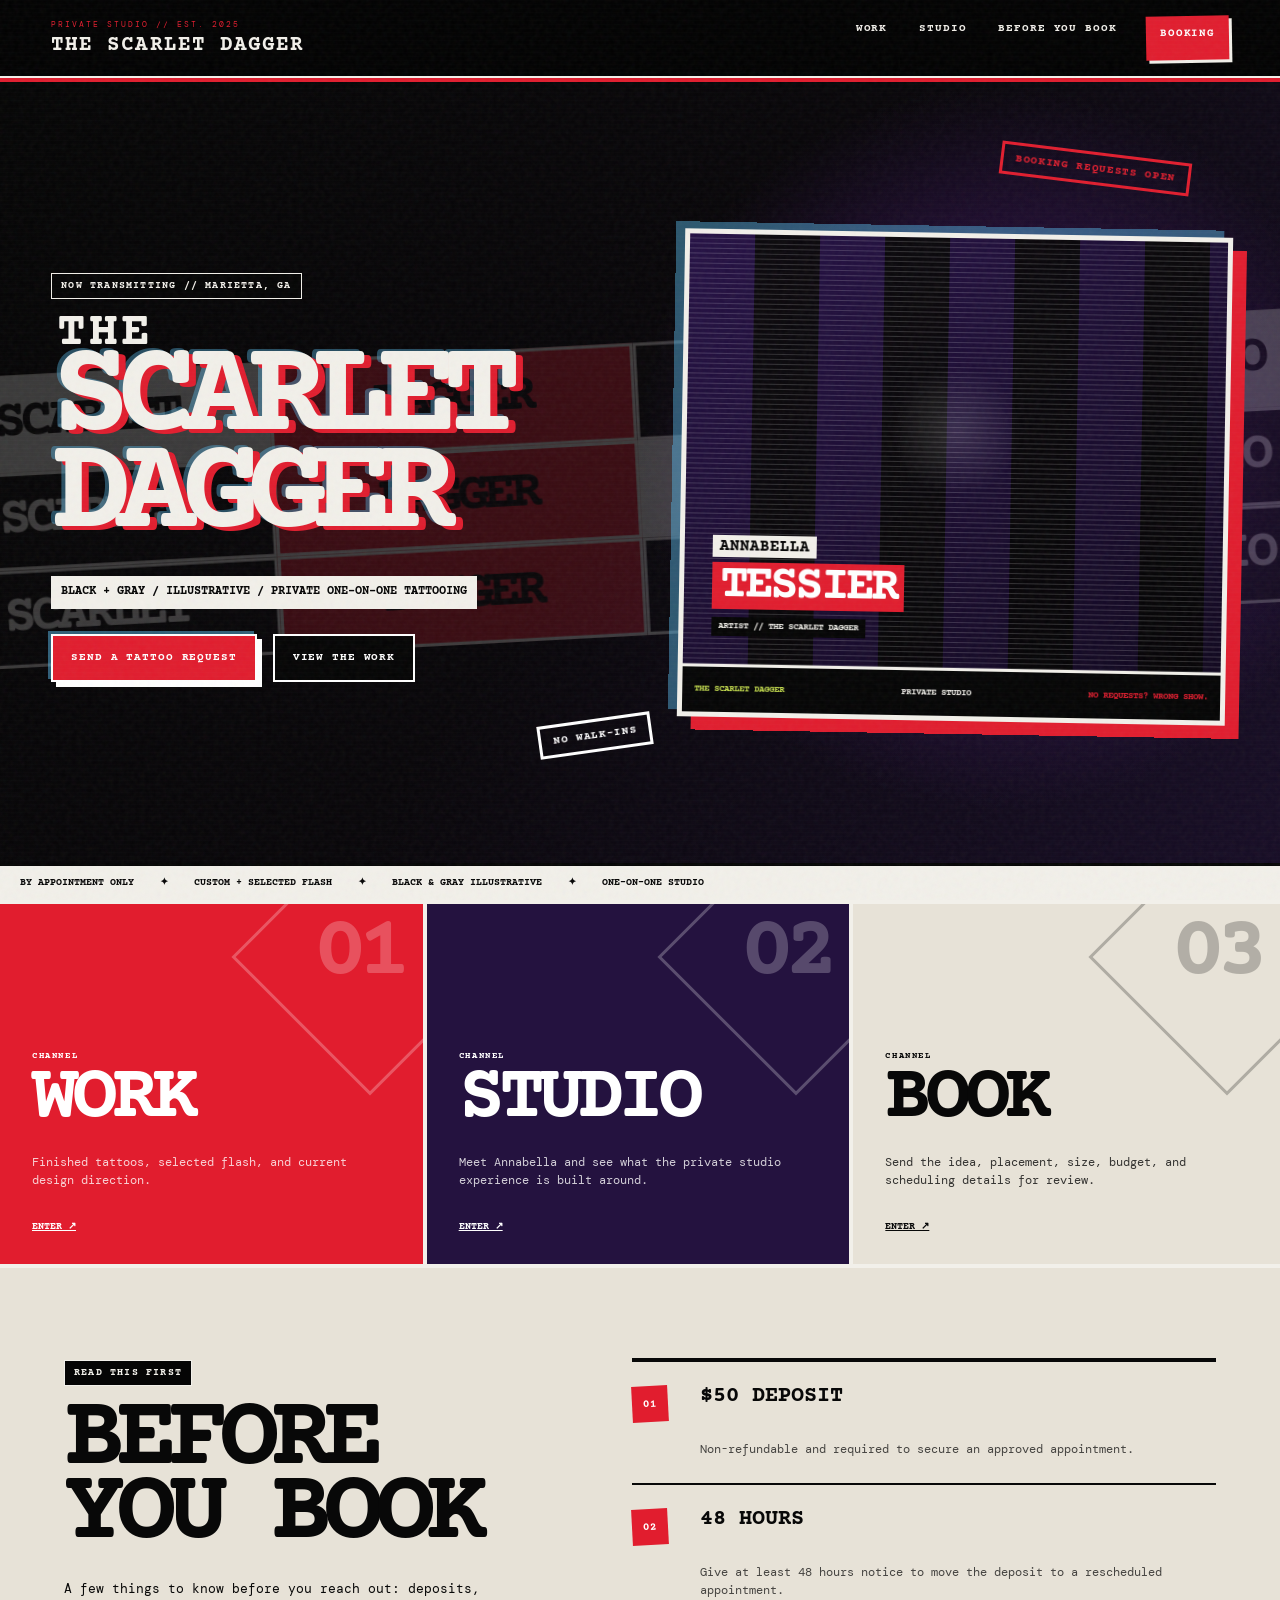
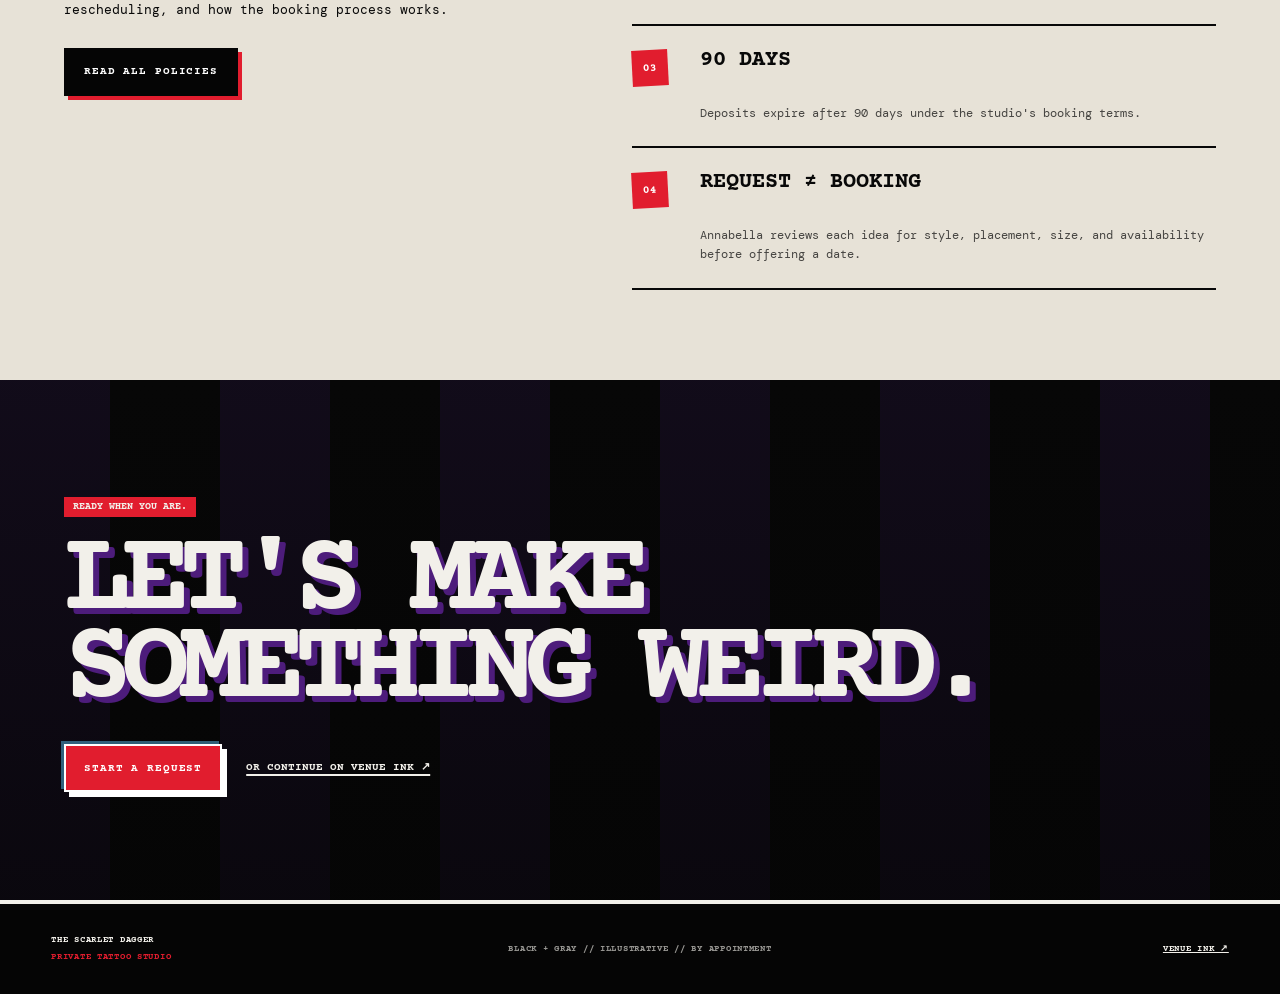
==== commit 3551685e: "Refine client-facing homepage language" ====
--- a/index.html
+++ b/index.html
@@ -8,7 +8,7 @@
   <link rel="preconnect" href="https://fonts.googleapis.com">
   <link rel="preconnect" href="https://fonts.gstatic.com" crossorigin>
   <link href="https://fonts.googleapis.com/css2?family=Courier+Prime:wght@400;700&family=DM+Mono:wght@300;400;500&family=UnifrakturMaguntia&display=swap" rel="stylesheet">
-  <link rel="stylesheet" href="styles.css?v=responsive-20260926-1">
+  <link rel="stylesheet" href="styles.css?v=responsive-20260926-3">
 </head>
 <body class="page-home">
   <div class="scanlines" aria-hidden="true"></div>
@@ -103,7 +103,7 @@
       <div class="before-title">
         <p class="tv-label dark-label">READ THIS FIRST</p>
         <h2>BEFORE<br>YOU BOOK</h2>
-        <p>Short version: deposits protect the appointment, communication matters, and a request is not automatically a booking.</p>
+        <p>A few things to know before you reach out: deposits, rescheduling, and how the booking process works.</p>
         <a class="button black-button" href="before-you-book.html">READ ALL POLICIES</a>
       </div>
 
@@ -126,7 +126,7 @@
         <article>
           <span>04</span>
           <h3>REQUEST ≠ BOOKING</h3>
-          <p>Annabella reviews style fit, scope, placement, and scheduling before offering a date.</p>
+          <p>Annabella reviews each idea for style, placement, size, and availability before offering a date.</p>
         </article>
       </div>
     </section>
@@ -147,6 +147,6 @@
     <a href="https://venue.ink/@rougecowboyink" target="_blank" rel="noopener noreferrer">VENUE INK ↗</a>
   </footer>
 
-  <script src="script.js?v=responsive-20260926-1"></script>
+  <script src="script.js?v=responsive-20260926-2"></script>
 </body>
 </html>
--- a/styles.css
+++ b/styles.css
@@ -2049,9 +2049,9 @@
     z-index:3;
     margin:
       calc(-18px - env(safe-area-inset-top))
-      max(-18px,-1 * env(safe-area-inset-right))
+      -18px
       18px
-      max(-18px,-1 * env(safe-area-inset-left));
+      -18px;
     padding:
       calc(18px + env(safe-area-inset-top))
       max(18px,env(safe-area-inset-right))
@@ -2118,3 +2118,8 @@
   .keypad-spacer{display:none}
   .pin-ticker{min-height:34px}
 }
+
+
+@media(max-width:720px){
+  body.nav-open{overflow:hidden;}
+}
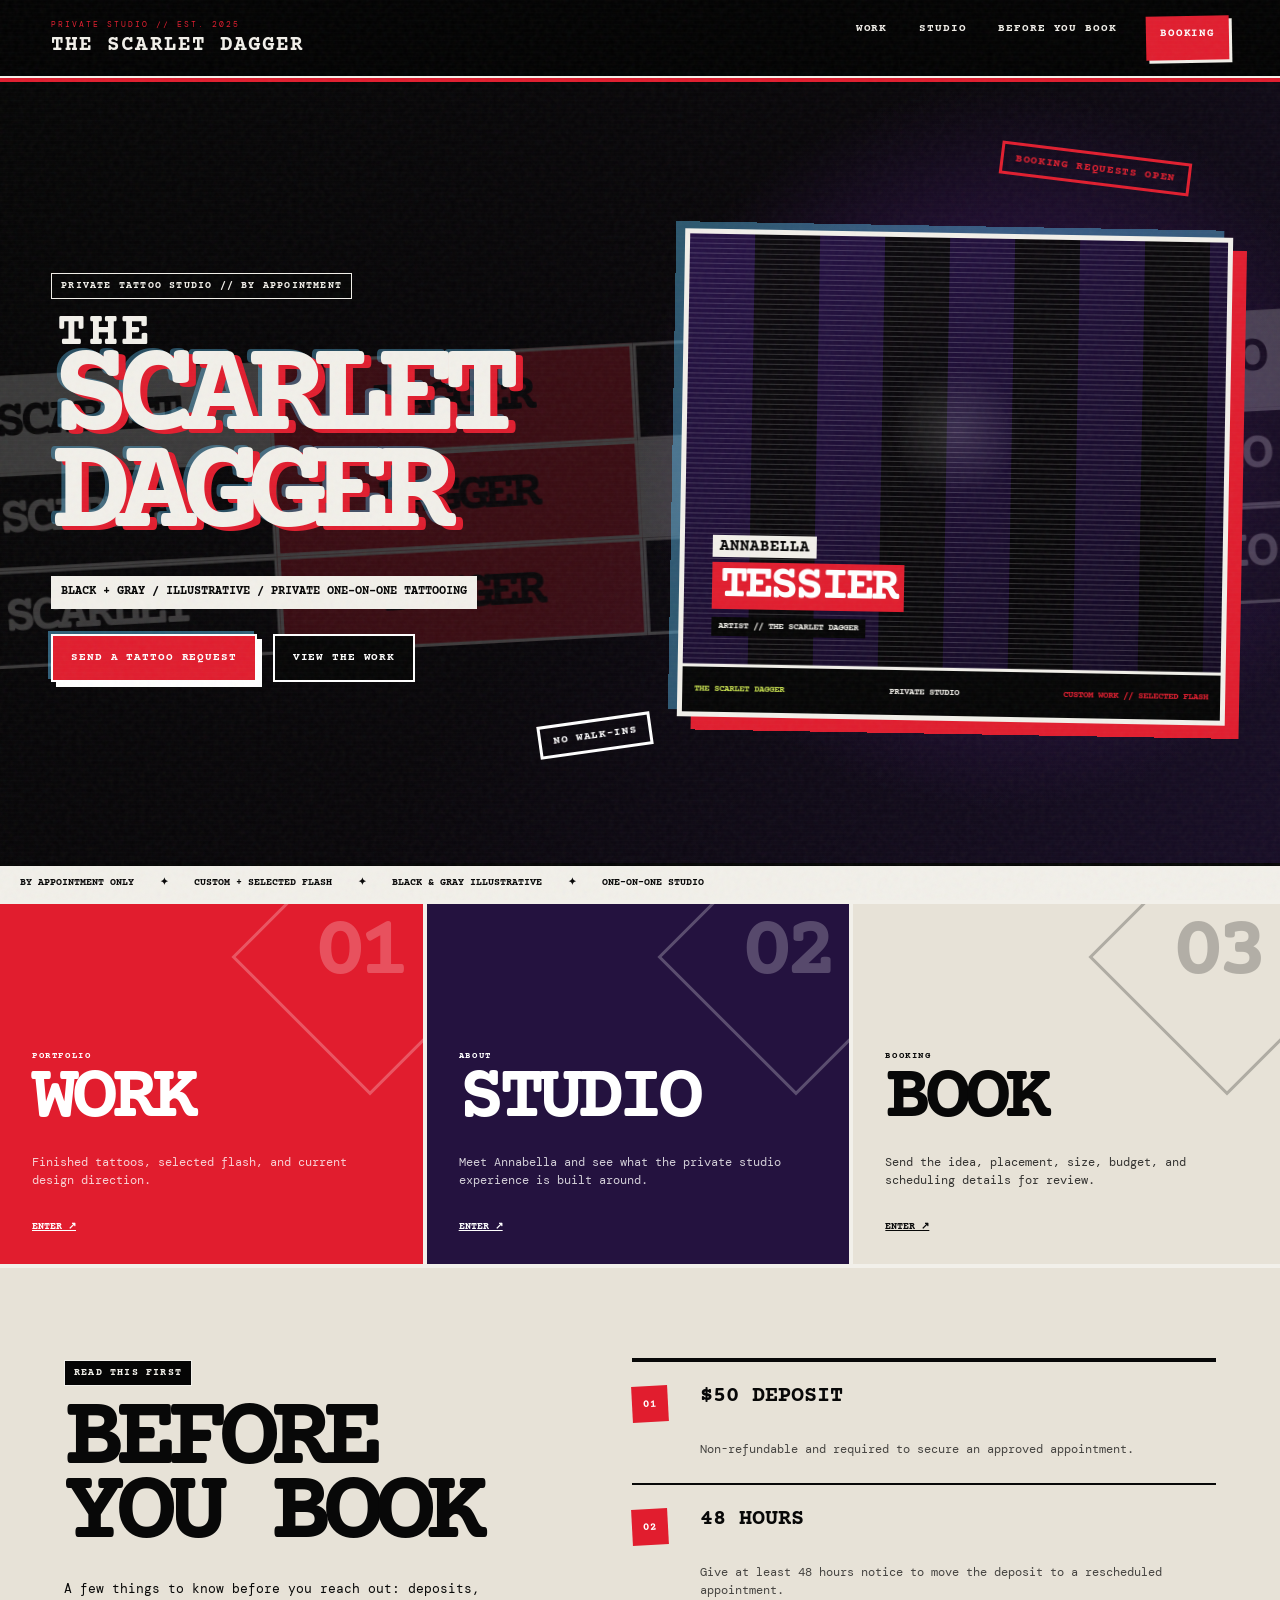
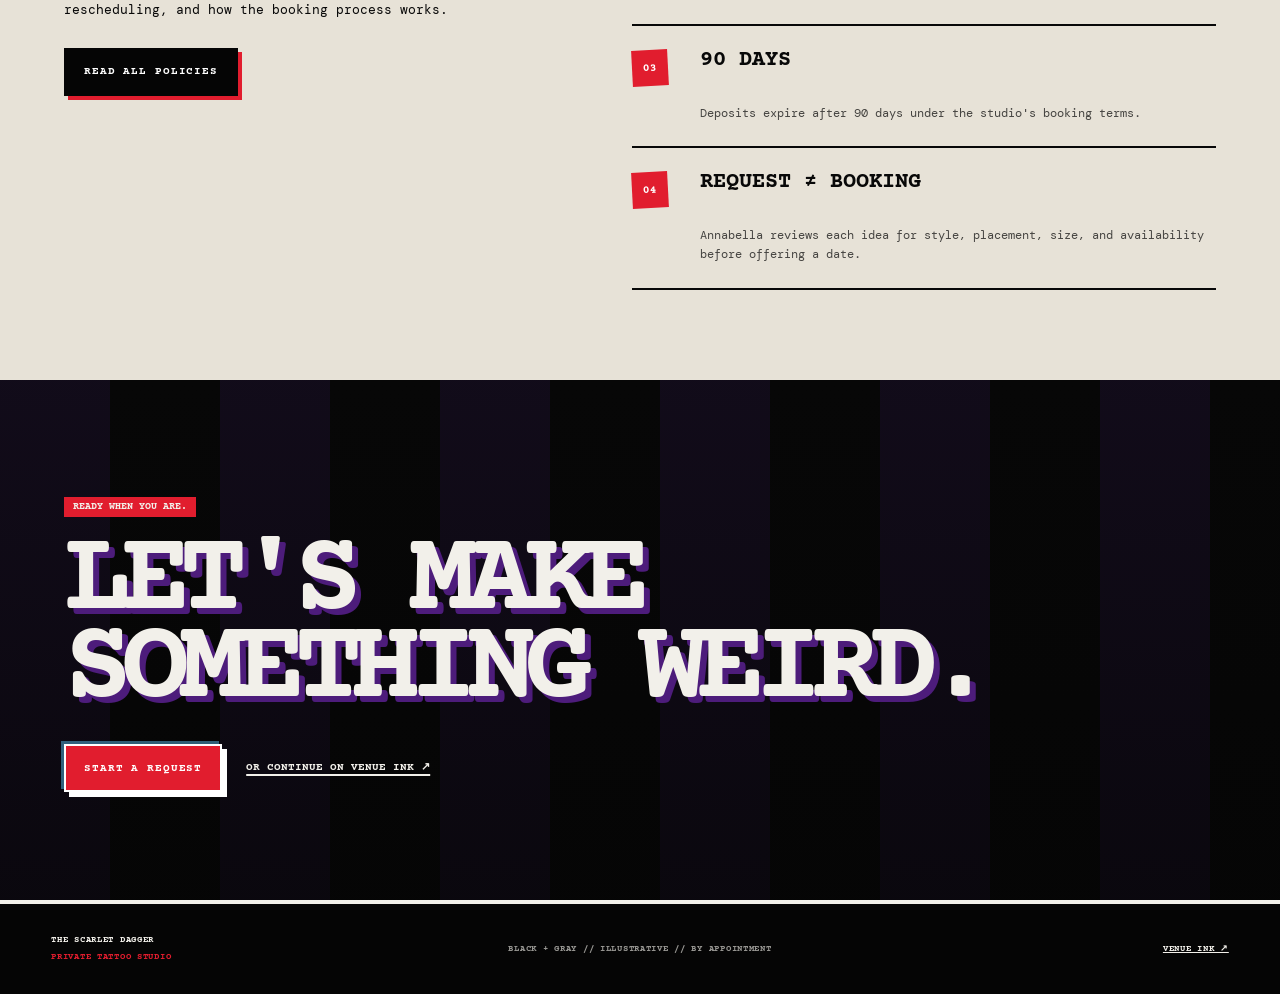
==== commit 12e6f91e: "Remove broadcast language from homepage" ====
--- a/index.html
+++ b/index.html
@@ -39,7 +39,7 @@
       <div class="hero-stamp stamp-white">NO WALK-INS</div>
 
       <div class="broadcast-copy">
-        <p class="tv-label">NOW TRANSMITTING // MARIETTA, GA</p>
+        <p class="tv-label">PRIVATE TATTOO STUDIO // BY APPOINTMENT</p>
         <h1><span>THE</span> SCARLET<br>DAGGER</h1>
         <p class="hero-sub">BLACK + GRAY / ILLUSTRATIVE / PRIVATE ONE-ON-ONE TATTOOING</p>
         <div class="hero-actions">
@@ -60,7 +60,7 @@
         <div class="lower-third">
           <span>THE SCARLET DAGGER</span>
           <span>PRIVATE STUDIO</span>
-          <span>NO REQUESTS? WRONG SHOW.</span>
+          <span>CUSTOM WORK // SELECTED FLASH</span>
         </div>
       </div>
 
@@ -78,21 +78,21 @@
     <section class="channel-menu">
       <a class="channel-card channel-red" href="work.html">
         <span class="channel-no">01</span>
-        <small>CHANNEL</small>
+        <small>PORTFOLIO</small>
         <h2>WORK</h2>
         <p>Finished tattoos, selected flash, and current design direction.</p>
         <b>ENTER ↗</b>
       </a>
       <a class="channel-card channel-purple" href="studio.html">
         <span class="channel-no">02</span>
-        <small>CHANNEL</small>
+        <small>ABOUT</small>
         <h2>STUDIO</h2>
         <p>Meet Annabella and see what the private studio experience is built around.</p>
         <b>ENTER ↗</b>
       </a>
       <a class="channel-card channel-paper" href="book.html">
         <span class="channel-no">03</span>
-        <small>CHANNEL</small>
+        <small>BOOKING</small>
         <h2>BOOK</h2>
         <p>Send the idea, placement, size, budget, and scheduling details for review.</p>
         <b>ENTER ↗</b>
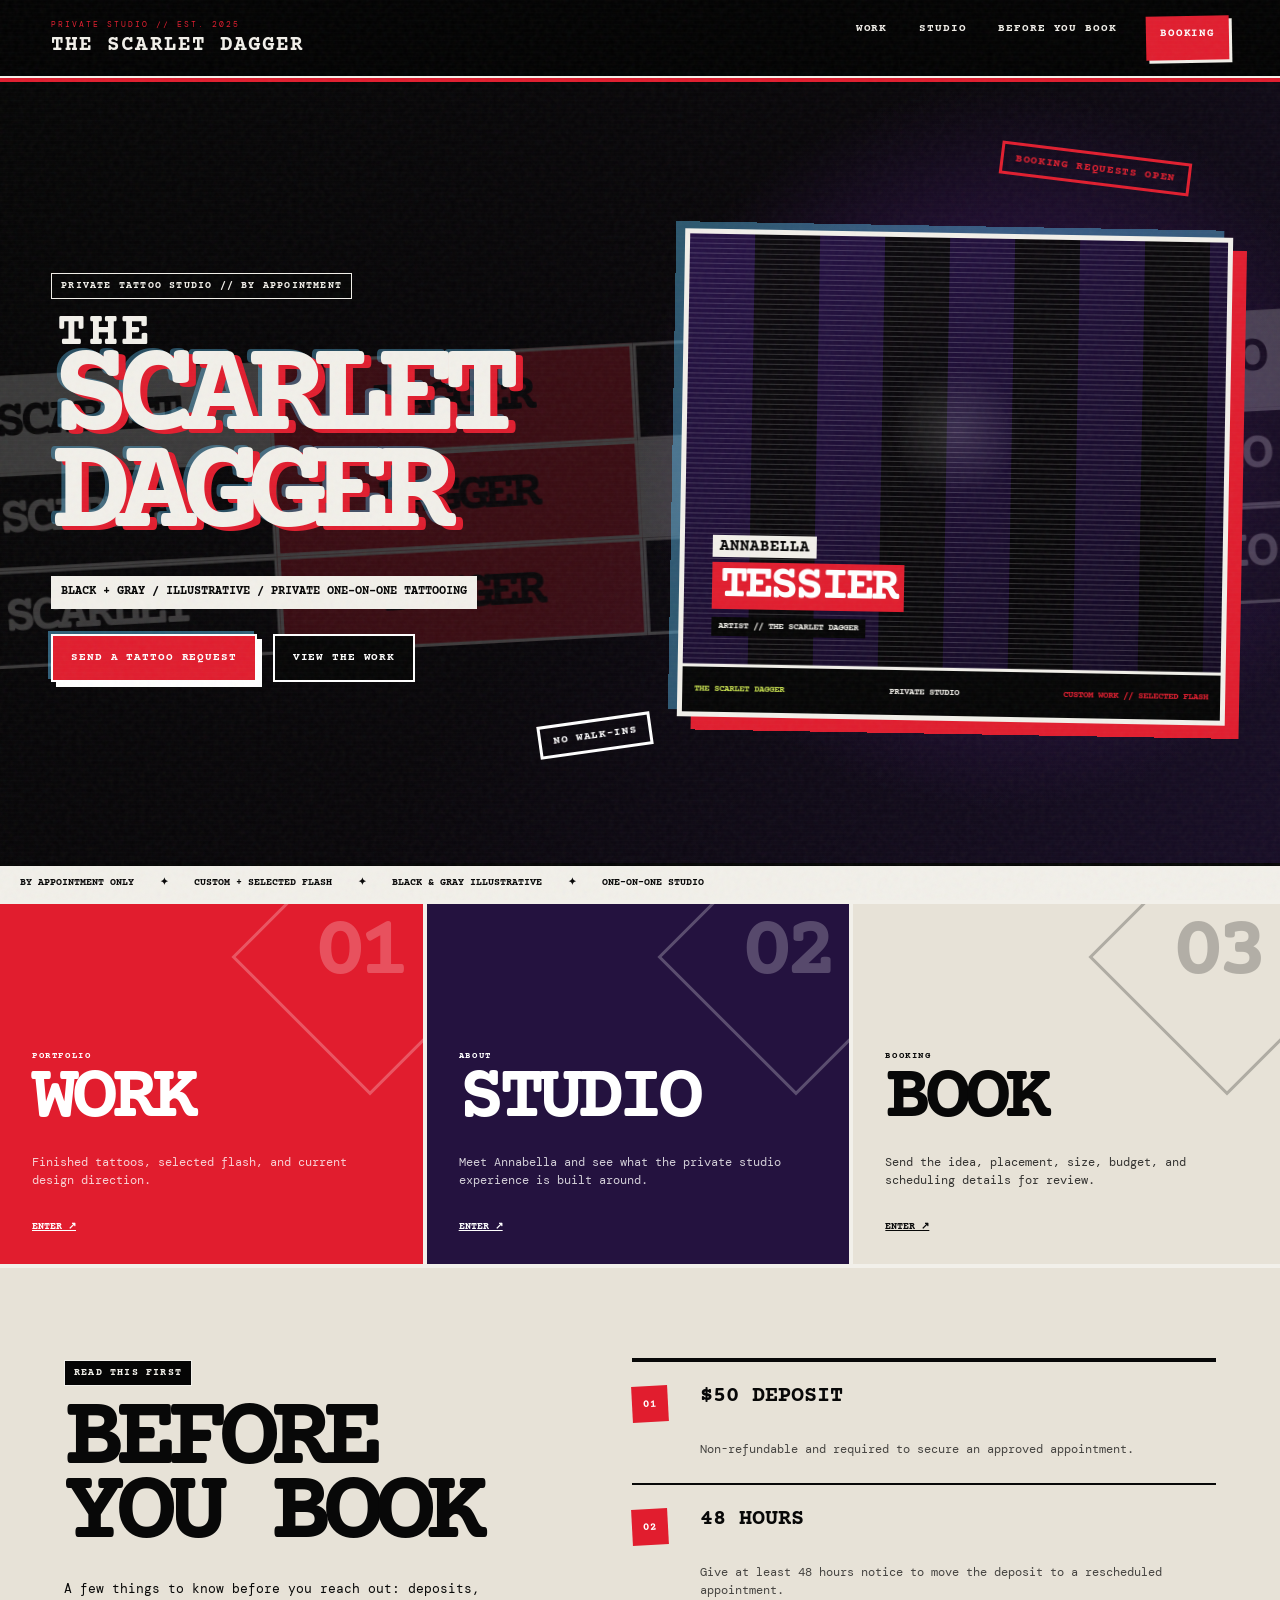
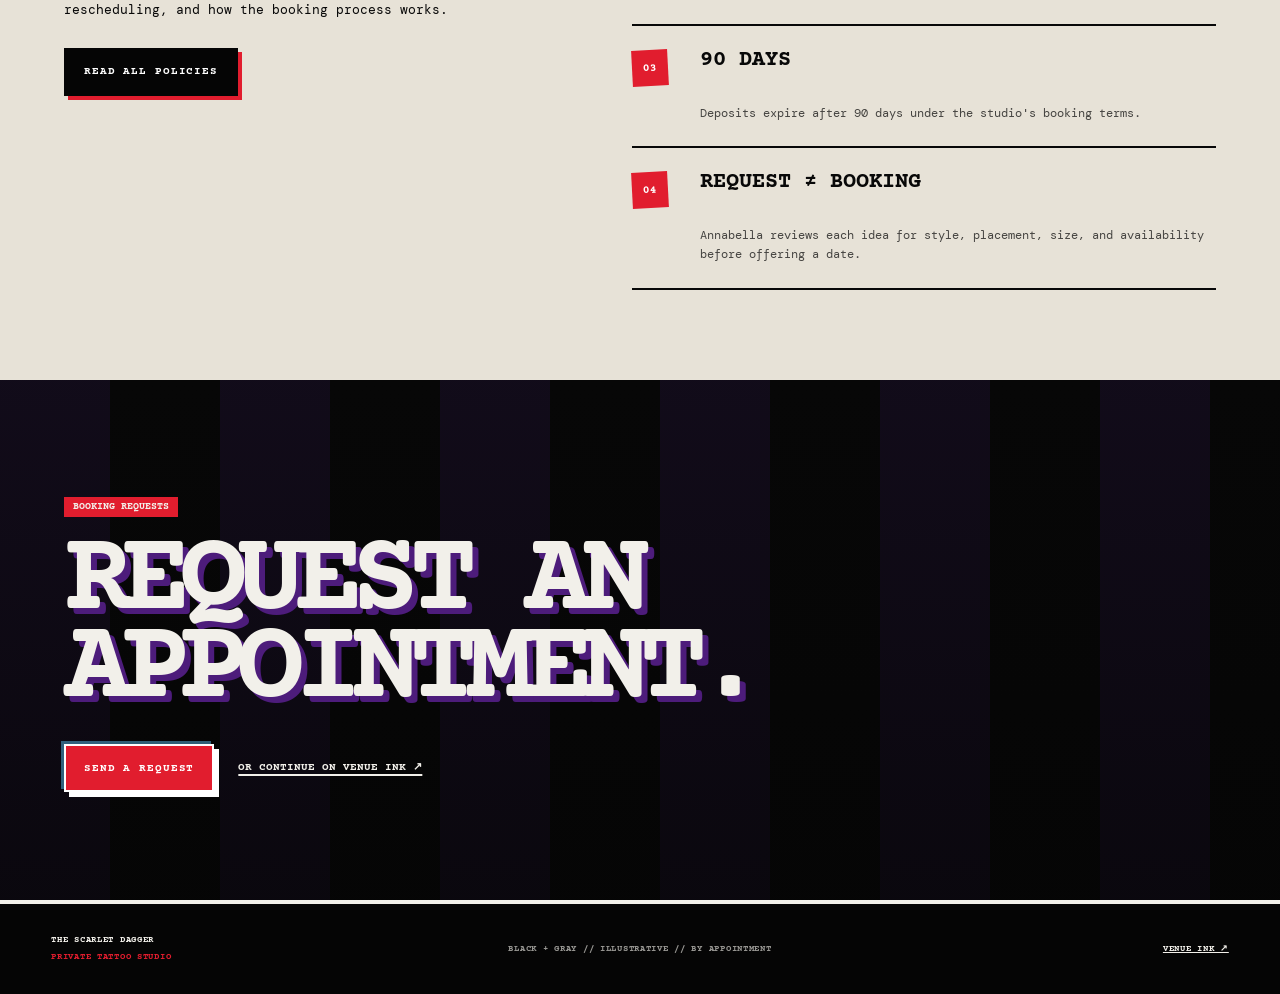
==== commit 9cfe443f: "Simplify homepage call to action copy" ====
--- a/index.html
+++ b/index.html
@@ -132,10 +132,10 @@
     </section>
 
     <section class="closing-signal">
-      <p>READY WHEN YOU ARE.</p>
-      <h2>LET'S MAKE<br>SOMETHING WEIRD.</h2>
+      <p>BOOKING REQUESTS</p>
+      <h2>REQUEST AN<br>APPOINTMENT.</h2>
       <div>
-        <a class="button glitch-button" href="book.html">START A REQUEST</a>
+        <a class="button glitch-button" href="book.html">SEND A REQUEST</a>
         <a class="venue-link" href="https://venue.ink/@rougecowboyink" target="_blank" rel="noopener noreferrer">OR CONTINUE ON VENUE INK ↗</a>
       </div>
     </section>
@@ -147,6 +147,6 @@
     <a href="https://venue.ink/@rougecowboyink" target="_blank" rel="noopener noreferrer">VENUE INK ↗</a>
   </footer>
 
-  <script src="script.js?v=responsive-20260926-2"></script>
+  <script src="script.js?v=copy-20260926-1"></script>
 </body>
 </html>
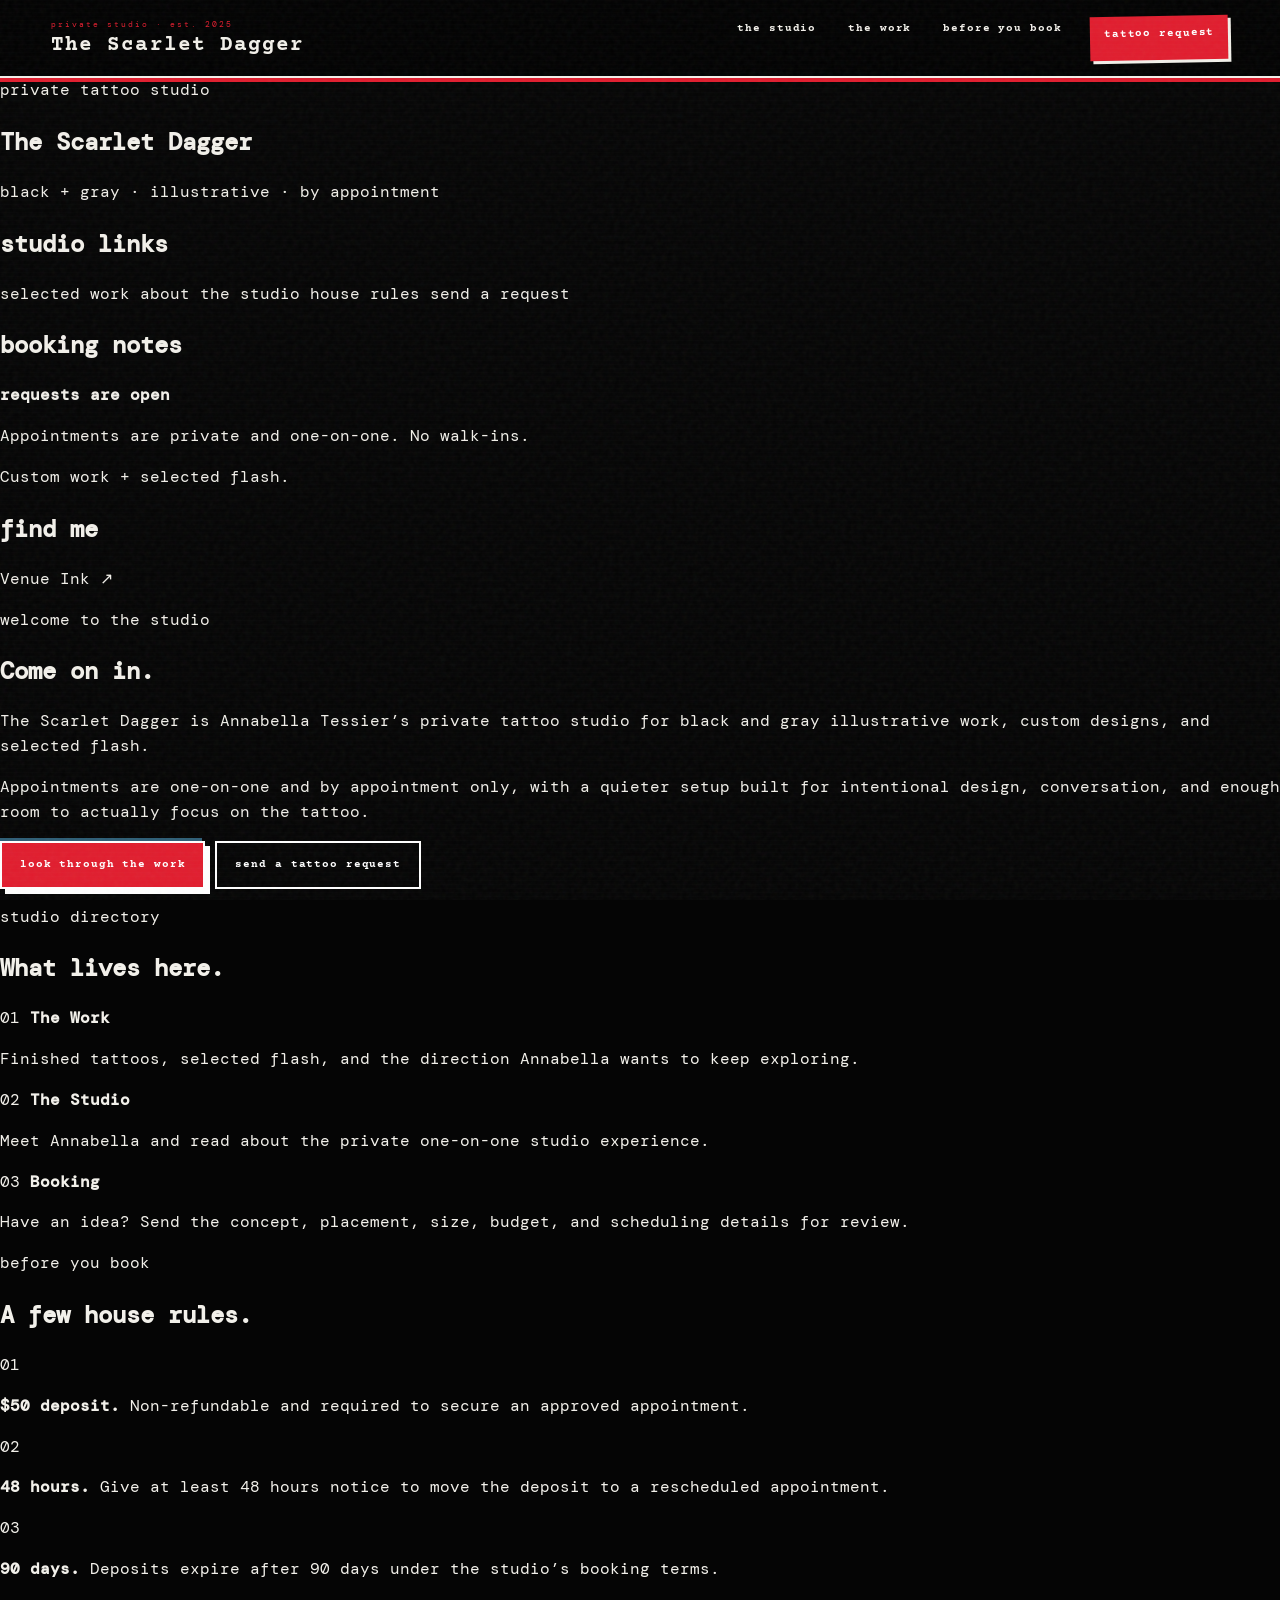
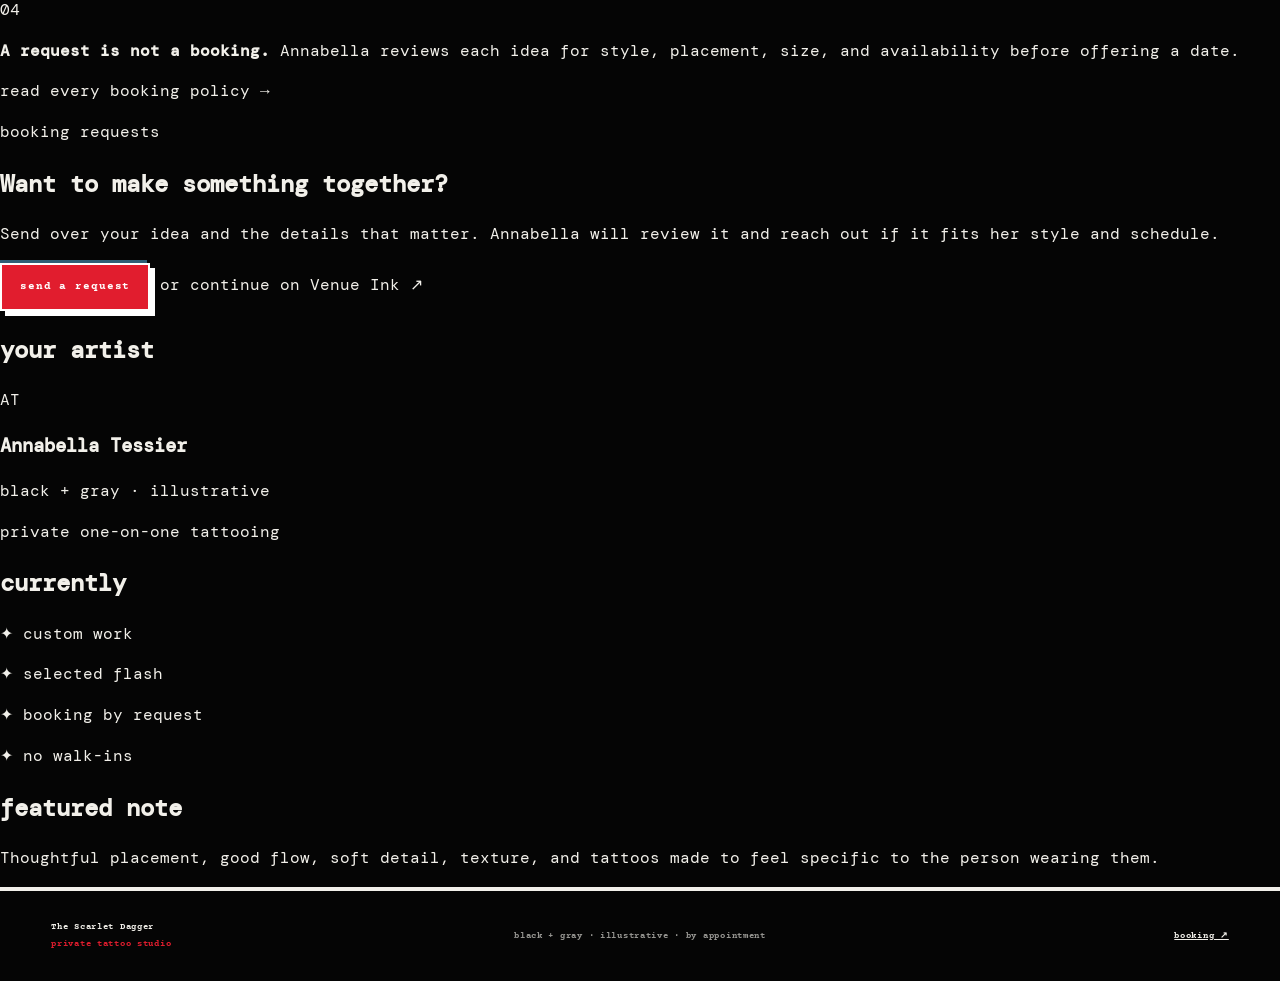
==== commit 4dc6cf9a: "Restyle Scarlet Dagger home page with vintage personal-site theme" ====
--- a/index.html
+++ b/index.html
@@ -7,144 +7,146 @@
   <title>The Scarlet Dagger | Private Tattoo Studio</title>
   <link rel="preconnect" href="https://fonts.googleapis.com">
   <link rel="preconnect" href="https://fonts.gstatic.com" crossorigin>
-  <link href="https://fonts.googleapis.com/css2?family=Courier+Prime:wght@400;700&family=DM+Mono:wght@300;400;500&family=UnifrakturMaguntia&display=swap" rel="stylesheet">
-  <link rel="stylesheet" href="styles.css?v=responsive-20260926-3">
+  <link href="https://fonts.googleapis.com/css2?family=Courier+Prime:wght@400;700&family=DM+Mono:wght@300;400;500&family=UnifrakturMaguntia&family=Cormorant+Garamond:ital,wght@0,400;0,600;0,700;1,400;1,600&family=Great+Vibes&display=swap" rel="stylesheet">
+  <link rel="stylesheet" href="styles.css?v=oldweb-20260928-1">
 </head>
-<body class="page-home">
+<body class="public-site page-home">
   <div class="scanlines" aria-hidden="true"></div>
 
   <header class="site-header">
     <a class="brand" href="index.html">
-      <span class="brand-kicker">PRIVATE STUDIO // EST. 2025</span>
-      <strong>THE SCARLET DAGGER</strong>
+      <span class="brand-kicker">private studio · est. 2025</span>
+      <strong>The Scarlet Dagger</strong>
     </a>
     <button class="nav-toggle" aria-label="Open navigation" aria-expanded="false"><span></span><span></span></button>
     <nav class="site-nav">
-      <a href="work.html">WORK</a>
-      <a href="studio.html">STUDIO</a>
-      <a href="before-you-book.html">BEFORE YOU BOOK</a>
-      <a class="nav-cta" href="book.html">BOOKING</a>
+      <a href="index.html">the studio</a>
+      <a href="work.html">the work</a>
+      <a href="before-you-book.html">before you book</a>
+      <a class="nav-cta" href="book.html">tattoo request</a>
     </nav>
   </header>
 
-  <main>
-    <section class="broadcast-hero">
-      <div class="broadcast-wall" aria-hidden="true">
-        <span>SCARLET</span><span>DAGGER</span><span>PRIVATE</span><span>STUDIO</span>
-        <span>SCARLET</span><span>DAGGER</span><span>PRIVATE</span><span>STUDIO</span>
-        <span>SCARLET</span><span>DAGGER</span><span>PRIVATE</span><span>STUDIO</span>
-      </div>
-
-      <div class="hero-stamp stamp-red">BOOKING REQUESTS OPEN</div>
-      <div class="hero-stamp stamp-white">NO WALK-INS</div>
-
-      <div class="broadcast-copy">
-        <p class="tv-label">PRIVATE TATTOO STUDIO // BY APPOINTMENT</p>
-        <h1><span>THE</span> SCARLET<br>DAGGER</h1>
-        <p class="hero-sub">BLACK + GRAY / ILLUSTRATIVE / PRIVATE ONE-ON-ONE TATTOOING</p>
-        <div class="hero-actions">
-          <a class="button glitch-button" href="book.html">SEND A TATTOO REQUEST</a>
-          <a class="button ghost-button" href="work.html">VIEW THE WORK</a>
-        </div>
-      </div>
-
-      <div class="hero-screen" aria-hidden="true">
-        <div class="screen-inner">
-          <div class="screen-noise"></div>
-          <div class="screen-type">
-            <span>ANNABELLA</span>
-            <strong>TESSIER</strong>
-            <small>ARTIST // THE SCARLET DAGGER</small>
-          </div>
-        </div>
-        <div class="lower-third">
-          <span>THE SCARLET DAGGER</span>
-          <span>PRIVATE STUDIO</span>
-          <span>CUSTOM WORK // SELECTED FLASH</span>
-        </div>
-      </div>
-
-      <div class="ticker">
-        <span>BY APPOINTMENT ONLY</span>
-        <span>✦</span>
-        <span>CUSTOM + SELECTED FLASH</span>
-        <span>✦</span>
-        <span>BLACK & GRAY ILLUSTRATIVE</span>
-        <span>✦</span>
-        <span>ONE-ON-ONE STUDIO</span>
+  <main class="oldweb-shell">
+    <section class="oldweb-banner" aria-label="The Scarlet Dagger">
+      <div>
+        <span>private tattoo studio</span>
+        <h1>The Scarlet Dagger</h1>
+        <p>black + gray · illustrative · by appointment</p>
       </div>
     </section>
 
-    <section class="channel-menu">
-      <a class="channel-card channel-red" href="work.html">
-        <span class="channel-no">01</span>
-        <small>PORTFOLIO</small>
-        <h2>WORK</h2>
-        <p>Finished tattoos, selected flash, and current design direction.</p>
-        <b>ENTER ↗</b>
-      </a>
-      <a class="channel-card channel-purple" href="studio.html">
-        <span class="channel-no">02</span>
-        <small>ABOUT</small>
-        <h2>STUDIO</h2>
-        <p>Meet Annabella and see what the private studio experience is built around.</p>
-        <b>ENTER ↗</b>
-      </a>
-      <a class="channel-card channel-paper" href="book.html">
-        <span class="channel-no">03</span>
-        <small>BOOKING</small>
-        <h2>BOOK</h2>
-        <p>Send the idea, placement, size, budget, and scheduling details for review.</p>
-        <b>ENTER ↗</b>
-      </a>
-    </section>
+    <div class="home-columns">
+      <aside class="oldweb-rail left-rail">
+        <section class="side-box">
+          <h2>studio links</h2>
+          <nav class="button-wall">
+            <a href="work.html">selected work</a>
+            <a href="studio.html">about the studio</a>
+            <a href="before-you-book.html">house rules</a>
+            <a href="book.html">send a request</a>
+          </nav>
+        </section>
 
-    <section class="before-home">
-      <div class="before-title">
-        <p class="tv-label dark-label">READ THIS FIRST</p>
-        <h2>BEFORE<br>YOU BOOK</h2>
-        <p>A few things to know before you reach out: deposits, rescheduling, and how the booking process works.</p>
-        <a class="button black-button" href="before-you-book.html">READ ALL POLICIES</a>
-      </div>
+        <section class="side-box">
+          <h2>booking notes</h2>
+          <p><strong>requests are open</strong></p>
+          <p>Appointments are private and one-on-one. No walk-ins.</p>
+          <p>Custom work + selected flash.</p>
+        </section>
 
-      <div class="policy-tape">
-        <article>
-          <span>01</span>
-          <h3>$50 DEPOSIT</h3>
-          <p>Non-refundable and required to secure an approved appointment.</p>
+        <section class="side-box">
+          <h2>find me</h2>
+          <a class="tiny-link-button" href="https://venue.ink/@rougecowboyink" target="_blank" rel="noopener noreferrer">Venue Ink ↗</a>
+        </section>
+      </aside>
+
+      <section class="oldweb-main">
+        <article class="journal-entry welcome-entry">
+          <p class="entry-kicker">welcome to the studio</p>
+          <h2>Come on in.</h2>
+          <p>The Scarlet Dagger is Annabella Tessier’s private tattoo studio for black and gray illustrative work, custom designs, and selected flash.</p>
+          <p>Appointments are one-on-one and by appointment only, with a quieter setup built for intentional design, conversation, and enough room to actually focus on the tattoo.</p>
+          <div class="oldweb-actions">
+            <a class="button glitch-button" href="work.html">look through the work</a>
+            <a class="button ghost-button" href="book.html">send a tattoo request</a>
+          </div>
         </article>
-        <article>
-          <span>02</span>
-          <h3>48 HOURS</h3>
-          <p>Give at least 48 hours notice to move the deposit to a rescheduled appointment.</p>
+
+        <article class="journal-entry">
+          <p class="entry-kicker">studio directory</p>
+          <h2>What lives here.</h2>
+          <div class="directory-grid">
+            <a href="work.html">
+              <span>01</span>
+              <strong>The Work</strong>
+              <p>Finished tattoos, selected flash, and the direction Annabella wants to keep exploring.</p>
+            </a>
+            <a href="studio.html">
+              <span>02</span>
+              <strong>The Studio</strong>
+              <p>Meet Annabella and read about the private one-on-one studio experience.</p>
+            </a>
+            <a href="book.html">
+              <span>03</span>
+              <strong>Booking</strong>
+              <p>Have an idea? Send the concept, placement, size, budget, and scheduling details for review.</p>
+            </a>
+          </div>
         </article>
-        <article>
-          <span>03</span>
-          <h3>90 DAYS</h3>
-          <p>Deposits expire after 90 days under the studio's booking terms.</p>
+
+        <article class="journal-entry">
+          <p class="entry-kicker">before you book</p>
+          <h2>A few house rules.</h2>
+          <div class="notice-list">
+            <div><time>01</time><p><strong>$50 deposit.</strong> Non-refundable and required to secure an approved appointment.</p></div>
+            <div><time>02</time><p><strong>48 hours.</strong> Give at least 48 hours notice to move the deposit to a rescheduled appointment.</p></div>
+            <div><time>03</time><p><strong>90 days.</strong> Deposits expire after 90 days under the studio’s booking terms.</p></div>
+            <div><time>04</time><p><strong>A request is not a booking.</strong> Annabella reviews each idea for style, placement, size, and availability before offering a date.</p></div>
+          </div>
+          <a class="text-link" href="before-you-book.html">read every booking policy →</a>
         </article>
-        <article>
-          <span>04</span>
-          <h3>REQUEST ≠ BOOKING</h3>
-          <p>Annabella reviews each idea for style, placement, size, and availability before offering a date.</p>
+
+        <article class="journal-entry closing-entry">
+          <p class="entry-kicker">booking requests</p>
+          <h2>Want to make something together?</h2>
+          <p>Send over your idea and the details that matter. Annabella will review it and reach out if it fits her style and schedule.</p>
+          <div class="oldweb-actions">
+            <a class="button glitch-button" href="book.html">send a request</a>
+            <a class="text-link" href="https://venue.ink/@rougecowboyink" target="_blank" rel="noopener noreferrer">or continue on Venue Ink ↗</a>
+          </div>
         </article>
-      </div>
-    </section>
+      </section>
 
-    <section class="closing-signal">
-      <p>BOOKING REQUESTS</p>
-      <h2>REQUEST AN<br>APPOINTMENT.</h2>
-      <div>
-        <a class="button glitch-button" href="book.html">SEND A REQUEST</a>
-        <a class="venue-link" href="https://venue.ink/@rougecowboyink" target="_blank" rel="noopener noreferrer">OR CONTINUE ON VENUE INK ↗</a>
-      </div>
-    </section>
+      <aside class="oldweb-rail right-rail">
+        <section class="side-box artist-box">
+          <h2>your artist</h2>
+          <div class="artist-dither" aria-hidden="true"><span>AT</span></div>
+          <h3>Annabella Tessier</h3>
+          <p>black + gray · illustrative</p>
+          <p>private one-on-one tattooing</p>
+        </section>
+
+        <section class="side-box">
+          <h2>currently</h2>
+          <p>✦ custom work</p>
+          <p>✦ selected flash</p>
+          <p>✦ booking by request</p>
+          <p>✦ no walk-ins</p>
+        </section>
+
+        <section class="side-box featured-box">
+          <h2>featured note</h2>
+          <p>Thoughtful placement, good flow, soft detail, texture, and tattoos made to feel specific to the person wearing them.</p>
+        </section>
+      </aside>
+    </div>
   </main>
 
   <footer class="site-footer">
-    <div><strong>THE SCARLET DAGGER</strong><span>PRIVATE TATTOO STUDIO</span></div>
-    <p>BLACK + GRAY // ILLUSTRATIVE // BY APPOINTMENT</p>
-    <a href="https://venue.ink/@rougecowboyink" target="_blank" rel="noopener noreferrer">VENUE INK ↗</a>
+    <div><strong>The Scarlet Dagger</strong><span>private tattoo studio</span></div>
+    <p>black + gray · illustrative · by appointment</p>
+    <a href="book.html">booking ↗</a>
   </footer>
 
   <script src="script.js?v=copy-20260926-1"></script>
